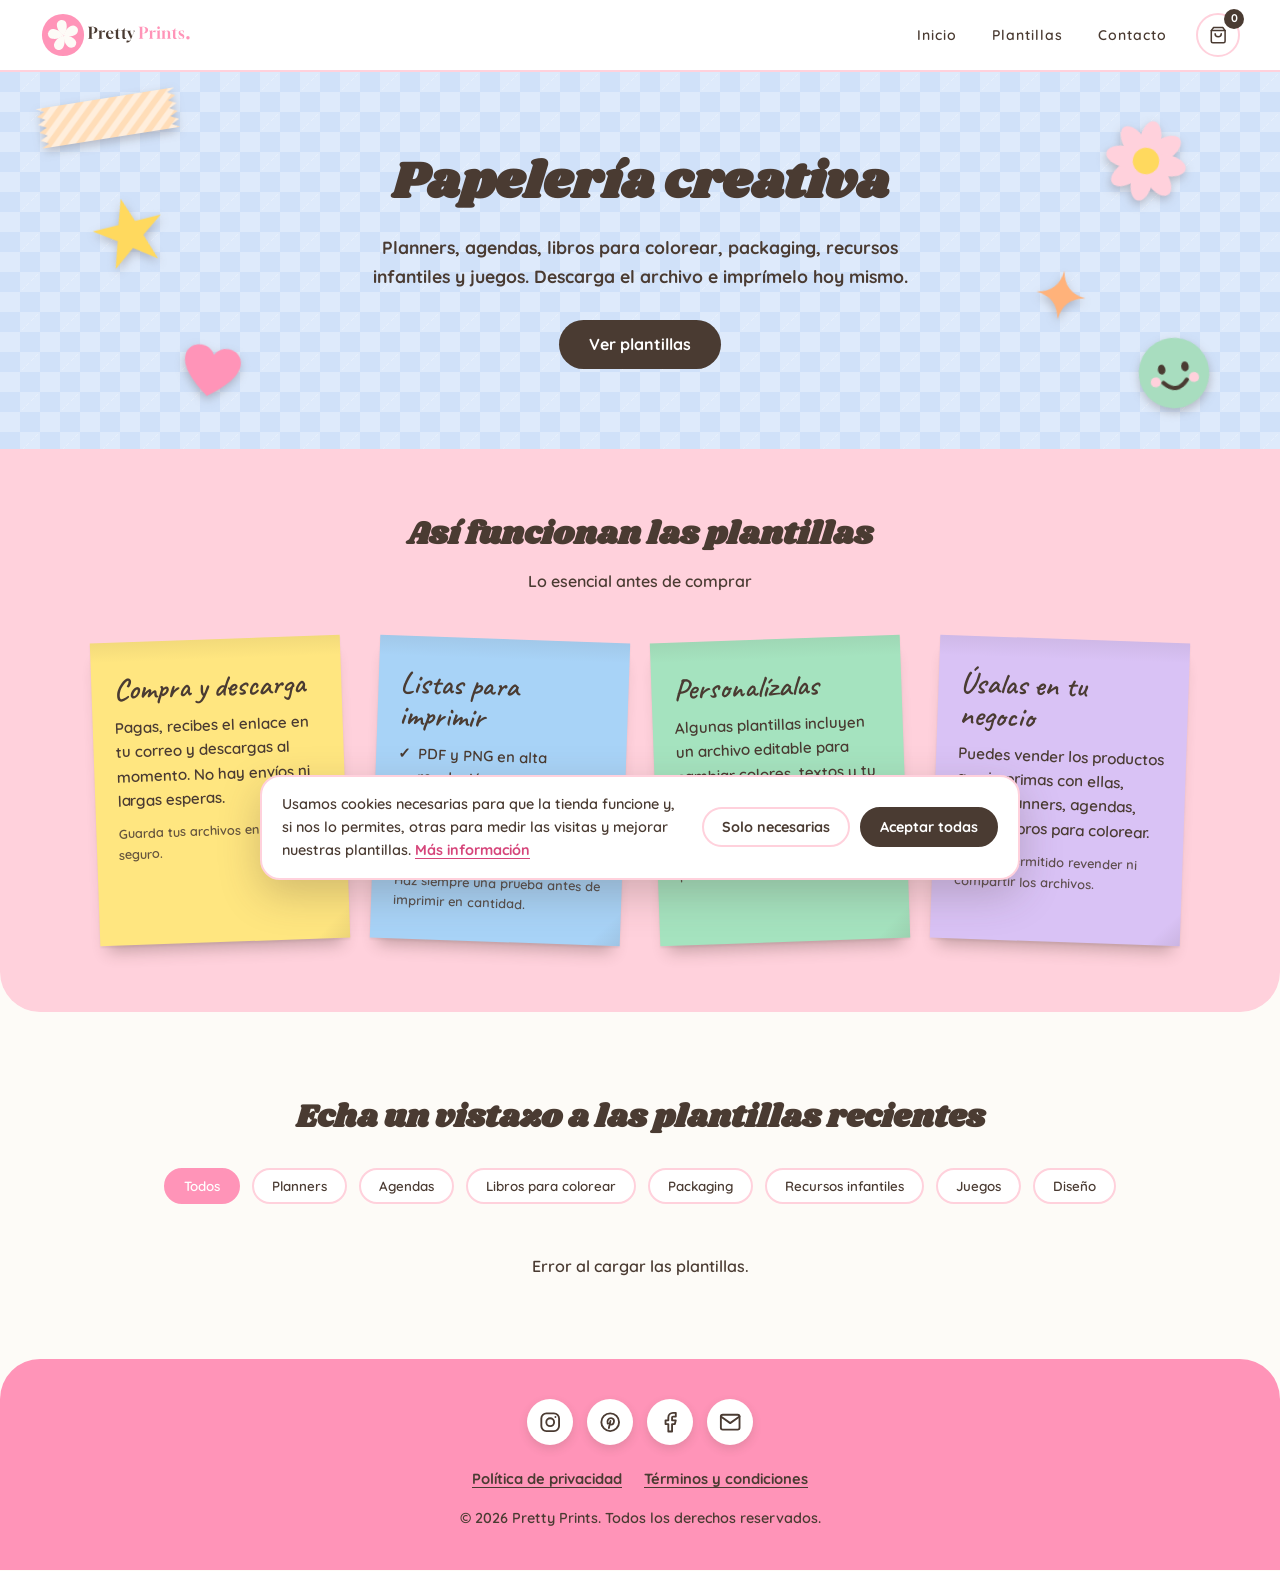
==== index.html @ ad83f58c "Mi tienda lista" ====
<!DOCTYPE html>
<html lang="es">
<head>
    <meta charset="UTF-8">
    <meta name="viewport" content="width=device-width, initial-scale=1.0">
    <title>Pretty Prints | Plantillas digitales</title>
    <meta name="description" content="Plantillas digitales listas para descargar e imprimir: planners, agendas, libros para colorear, packaging, recursos infantiles y juegos.">
    <link rel="canonical" href="https://prettyprintsdesigns.github.io/tienda/">
    <meta property="og:title" content="Pretty Prints | Plantillas digitales>
    <meta property="og:description" content="Planners, agendas, libros para colorear, packaging, recursos infantiles y juegos listos para descargar e imprimir.">
    <meta property="og:type" content="website">
    <meta property="og:url" content="https://prettyprintsdesigns.github.io/tienda/">
    <link rel="icon" type="image/svg+xml" href="data:image/svg+xml,%3Csvg%20xmlns=%22http://www.w3.org/2000/svg%22%20viewBox=%220%200%20240%20240%22%3E%3Ccircle%20cx=%22120%22%20cy=%22120%22%20r=%22110%22%20fill=%22%23FF94B8%22/%3E%3Cpath%20d=%22M0%2C0%20C46%2C-44%2082%2C-58%20128%2C-58%20A58%2C58%200%200%201%20128%2C58%20C82%2C58%2046%2C44%200%2C0%20Z%22%20transform=%22translate%28123.0%20122.4%29%20rotate%28-100%29%20scale%280.44%29%22%20fill=%22%23FDFBF7%22/%3E%3Cpath%20d=%22M0%2C0%20C46%2C-44%2082%2C-58%20128%2C-58%20A58%2C58%200%200%201%20128%2C58%20C82%2C58%2046%2C44%200%2C0%20Z%22%20transform=%22translate%28123.0%20122.4%29%20rotate%28-28%29%20scale%280.44%29%22%20fill=%22%23FDFBF7%22/%3E%3Cpath%20d=%22M0%2C0%20C46%2C-44%2082%2C-58%20128%2C-58%20A58%2C58%200%200%201%20128%2C58%20C82%2C58%2046%2C44%200%2C0%20Z%22%20transform=%22translate%28123.0%20122.4%29%20rotate%2844%29%20scale%280.44%29%22%20fill=%22%23FDFBF7%22/%3E%3Cpath%20d=%22M0%2C0%20C46%2C-44%2082%2C-58%20128%2C-58%20A58%2C58%200%200%201%20128%2C58%20C82%2C58%2046%2C44%200%2C0%20Z%22%20transform=%22translate%28123.0%20122.4%29%20rotate%28116%29%20scale%280.44%29%22%20fill=%22%23FDFBF7%22/%3E%3Cpath%20d=%22M0%2C0%20C46%2C-44%2082%2C-58%20128%2C-58%20A58%2C58%200%200%201%20128%2C58%20C82%2C58%2046%2C44%200%2C0%20Z%22%20transform=%22translate%28123.0%20122.4%29%20rotate%28188%29%20scale%280.44%29%22%20fill=%22%23FDFBF7%22/%3E%3C/svg%3E">

    <!-- Google Fonts: Quicksand (texto), Shrikhand (títulos), Caveat (notas). Los iconos son SVG incluidos en esta página, sin dependencias externas. -->
    <link href="https://fonts.googleapis.com/css2?family=Caveat:wght@600&family=Quicksand:wght@400;600;700&family=Shrikhand&display=swap" rel="stylesheet">

    <link rel="stylesheet" href="style.css">
</head>
<body>

    <!-- Iconos SVG -->
    <svg width="0" height="0" style="position:absolute" aria-hidden="true" focusable="false">
        <symbol id="i-instagram" viewBox="0 0 24 24"><rect x="2.5" y="2.5" width="19" height="19" rx="5.5"/><circle cx="12" cy="12" r="4.2"/><path d="M17.6 6.4h.01"/></symbol>
        <symbol id="i-pinterest" viewBox="0 0 24 24"><circle cx="12" cy="12" r="9.5"/><path d="M10.6 18.2 12.3 10.6"/><path d="M9.3 13.4C8.2 10.4 10.2 7.6 12.9 7.7c2.5.1 3.5 2 3.1 3.9-.4 2-1.8 3.2-3.3 3-.8-.1-1.4-.6-1.6-1.2"/></symbol>
        <symbol id="i-facebook" viewBox="0 0 24 24"><path d="M18 2h-3a5 5 0 0 0-5 5v3H7v4h3v8h4v-8h3l1-4h-4V7a1 1 0 0 1 1-1h3z"/></symbol>
        <symbol id="i-mail" viewBox="0 0 24 24"><path d="M4 4h16c1.1 0 2 .9 2 2v12c0 1.1-.9 2-2 2H4c-1.1 0-2-.9-2-2V6c0-1.1.9-2 2-2z"/><path d="m22 6-10 7L2 6"/></symbol>
        <symbol id="i-bag" viewBox="0 0 24 24"><path d="M6 2 3 6v14a2 2 0 0 0 2 2h14a2 2 0 0 0 2-2V6l-3-4z"/><path d="M3 6h18"/><path d="M16 10a4 4 0 0 1-8 0"/></symbol>
        <symbol id="i-chevron-left" viewBox="0 0 24 24"><path d="m15 18-6-6 6-6"/></symbol>
        <symbol id="i-chevron-right" viewBox="0 0 24 24"><path d="m9 18 6-6-6-6"/></symbol>
        <symbol id="i-close" viewBox="0 0 24 24"><path d="M18 6 6 18M6 6l12 12"/></symbol>
        <symbol id="i-user" viewBox="0 0 24 24"><path d="M20 21v-2a4 4 0 0 0-4-4H8a4 4 0 0 0-4 4v2"/><circle cx="12" cy="7" r="4"/></symbol>
    </svg>

    <!-- Header / Navbar -->
    <header id="inicio">
        <a class="brand" href="#inicio" aria-label="Pretty Prints, ir al inicio">
            <svg class="brand-logo" width="151" height="46" viewBox="0 0 790 240" role="img" aria-label="Pretty Prints" focusable="false">
                <circle cx="120" cy="120" r="110" fill="#FF94B8"/>
                <path d="M0,0 C46,-44 82,-58 128,-58 A58,58 0 0 1 128,58 C82,58 46,44 0,0 Z" transform="translate(123.0 122.4) rotate(-100) scale(0.44)" fill="#FDFBF7"/>
                <path d="M0,0 C46,-44 82,-58 128,-58 A58,58 0 0 1 128,58 C82,58 46,44 0,0 Z" transform="translate(123.0 122.4) rotate(-28) scale(0.44)" fill="#FDFBF7"/>
                <path d="M0,0 C46,-44 82,-58 128,-58 A58,58 0 0 1 128,58 C82,58 46,44 0,0 Z" transform="translate(123.0 122.4) rotate(44) scale(0.44)" fill="#FDFBF7"/>
                <path d="M0,0 C46,-44 82,-58 128,-58 A58,58 0 0 1 128,58 C82,58 46,44 0,0 Z" transform="translate(123.0 122.4) rotate(116) scale(0.44)" fill="#FDFBF7"/>
                <path d="M0,0 C46,-44 82,-58 128,-58 A58,58 0 0 1 128,58 C82,58 46,44 0,0 Z" transform="translate(123.0 122.4) rotate(188) scale(0.44)" fill="#FDFBF7"/>
                <g transform="translate(0 22)">
                    <path d="M250.0 118.0V117.16Q253.024 117.16 254.872 115.312Q256.72 113.464 256.72 110.44V62.559999999999995Q256.72 59.535999999999994 254.872 57.687999999999995Q253.024 55.839999999999996 250.0 55.839999999999996V54.99999999999999H278.056Q284.524 55.083999999999996 289.35400000000004 57.226Q294.184 59.367999999999995 296.914 63.147999999999996Q299.644 66.928 299.644 72.05199999999999Q299.644 77.17599999999999 296.914 80.99799999999999Q294.184 84.82 289.18600000000004 86.96199999999999Q284.188 89.104 277.384 89.104H269.656V110.44Q269.656 113.464 271.504 115.312Q273.352 117.16 276.376 117.16H276.544V118.0ZM269.656 88.012H274.612Q278.224 88.012 280.87 85.95400000000001Q283.516 83.896 284.986 80.28399999999999Q286.456 76.672 286.456 72.05199999999999Q286.456 67.43199999999999 284.986 63.81999999999999Q283.516 60.208 280.828 58.15Q278.14 56.092 274.528 56.092H269.656ZM302.576 118.0V117.16H302.66Q305.684 117.16 307.53200000000004 115.312Q309.38 113.464 309.38 110.44V82.888Q309.38 79.696 308.078 77.932Q306.776 76.168 302.576 76.168V75.328H310.892Q315.344 75.328 317.61199999999997 74.446Q319.88 73.564 320.80400000000003 72.136H321.224L321.308 85.912Q322.4 83.392 324.12199999999996 80.62Q325.844 77.848 328.49 75.958Q331.136 74.068 334.832 74.068Q336.092 74.068 337.52 74.32Q338.948 74.572 340.544 75.244L337.26800000000003 85.072Q334.244 83.392 332.01800000000003 82.72Q329.79200000000003 82.048 328.112 82.048Q325.25600000000003 82.048 323.87 83.812Q322.484 85.576 321.476 88.012V110.44Q321.476 113.464 323.324 115.312Q325.172 117.16 328.196 117.16H328.28000000000003V118.0ZM363.72 119.008Q357.92400000000004 119.008 353.43000000000006 116.15199999999999Q348.93600000000004 113.29599999999999 346.41600000000005 108.214Q343.896 103.132 343.896 96.58Q343.896 89.86 346.668 84.82Q349.44 79.78 354.27 76.966Q359.1 74.15199999999999 365.232 74.15199999999999Q370.35600000000005 74.15199999999999 374.346 76.16799999999999Q378.336 78.184 380.73 81.838Q383.124 85.49199999999999 383.46000000000004 90.28L383.54400000000004 91.53999999999999H355.32000000000005V91.96Q355.32000000000005 100.864 359.26800000000003 106.19800000000001Q363.216 111.532 369.85200000000003 111.532Q373.884 111.532 377.538 109.55799999999999Q381.192 107.584 383.46000000000004 104.224L384.216 104.476Q382.788 108.76 379.764 112.036Q376.74 115.312 372.624 117.16Q368.50800000000004 119.008 363.72 119.008ZM355.404 90.28H372.456Q372.456 83.644 370.314 79.528Q368.172 75.412 364.30800000000005 75.412Q360.612 75.412 358.17600000000004 79.444Q355.74 83.476 355.404 90.28ZM405.46000000000004 119.176Q401.09200000000004 119.176 398.32000000000005 116.404Q395.548 113.632 395.548 109.18V76.84H388.408V75.74799999999999Q394.204 75.328 398.78200000000004 72.05199999999999Q403.36 68.776 406.3 63.232H407.644V75.328H418.81600000000003L417.97600000000006 76.84H407.644V107.332Q407.644 114.05199999999999 412.18 114.05199999999999Q413.692 114.05199999999999 415.66600000000005 113.12799999999999Q417.64000000000004 112.204 419.40400000000005 110.692V111.532Q416.632 115.06 412.852 117.118Q409.072 119.176 405.46000000000004 119.176ZM439.72400000000005 119.176Q435.35600000000005 119.176 432.58400000000006 116.404Q429.812 113.632 429.812 109.18V76.84H422.672V75.74799999999999Q428.468 75.328 433.04600000000005 72.05199999999999Q437.624 68.776 440.564 63.232H441.908V75.328H453.08000000000004L452.24000000000007 76.84H441.908V107.332Q441.908 114.05199999999999 446.444 114.05199999999999Q447.956 114.05199999999999 449.93000000000006 113.12799999999999Q451.90400000000005 112.204 453.66800000000006 110.692V111.532Q450.896 115.06 447.116 117.118Q443.336 119.176 439.72400000000005 119.176ZM456.76800000000003 136.816Q453.32400000000007 136.816 450.13200000000006 135.472L453.4080000000001 125.644Q455.50800000000004 126.484 457.98600000000005 127.072Q460.46400000000006 127.66 462.98400000000004 127.66Q466.17600000000004 127.66 468.99 126.358Q471.80400000000003 125.056 473.232 121.528L474.15600000000006 119.26L457.52400000000006 80.70400000000001Q456.684 78.68799999999999 455.298 77.47Q453.91200000000003 76.252 451.47600000000006 76.168V75.328H475.75200000000007V76.168Q473.48400000000004 76.41999999999999 472.2660000000001 77.764Q471.04800000000006 79.108 471.04800000000006 81.208Q471.04800000000006 83.056 471.88800000000003 84.988L480.37200000000007 104.896L488.85600000000005 84.988Q489.696 83.056 489.696 81.208Q489.696 79.108 488.47800000000007 77.764Q487.26000000000005 76.41999999999999 484.9080000000001 76.168V75.328H496.50000000000006V76.168Q494.56800000000004 76.588 493.22400000000005 78.646Q491.88000000000005 80.70400000000001 490.36800000000005 84.232L473.232 124.048Q470.54400000000004 130.264 466.26000000000005 133.54000000000002Q461.97600000000006 136.816 456.76800000000003 136.816Z" fill="#4A3B32"/>
                    <path d="M514.224 118.0V117.16Q517.248 117.16 519.096 115.312Q520.9440000000001 113.464 520.9440000000001 110.44V62.559999999999995Q520.9440000000001 59.535999999999994 519.096 57.687999999999995Q517.248 55.839999999999996 514.224 55.839999999999996V54.99999999999999H542.2800000000001Q548.748 55.083999999999996 553.578 57.226Q558.408 59.367999999999995 561.138 63.147999999999996Q563.868 66.928 563.868 72.05199999999999Q563.868 77.17599999999999 561.138 80.99799999999999Q558.408 84.82 553.4100000000001 86.96199999999999Q548.412 89.104 541.6080000000001 89.104H533.88V110.44Q533.88 113.464 535.7280000000001 115.312Q537.576 117.16 540.6 117.16H540.768V118.0ZM533.88 88.012H538.836Q542.4480000000001 88.012 545.094 85.95400000000001Q547.74 83.896 549.21 80.28399999999999Q550.6800000000001 76.672 550.6800000000001 72.05199999999999Q550.6800000000001 67.43199999999999 549.21 63.81999999999999Q547.74 60.208 545.052 58.15Q542.364 56.092 538.7520000000001 56.092H533.88ZM566.8000000000001 118.0V117.16H566.884Q569.908 117.16 571.7560000000001 115.312Q573.604 113.464 573.604 110.44V82.888Q573.604 79.696 572.302 77.932Q571.0 76.168 566.8000000000001 76.168V75.328H575.1160000000001Q579.5680000000001 75.328 581.836 74.446Q584.104 73.564 585.028 72.136H585.4480000000001L585.532 85.912Q586.624 83.392 588.346 80.62Q590.0680000000001 77.848 592.714 75.958Q595.36 74.068 599.056 74.068Q600.316 74.068 601.744 74.32Q603.172 74.572 604.768 75.244L601.4920000000001 85.072Q598.4680000000001 83.392 596.2420000000001 82.72Q594.0160000000001 82.048 592.336 82.048Q589.48 82.048 588.094 83.812Q586.7080000000001 85.576 585.7 88.012V110.44Q585.7 113.464 587.548 115.312Q589.3960000000001 117.16 592.4200000000001 117.16H592.504V118.0ZM605.936 118.0V117.16H606.0200000000001Q609.0440000000001 117.16 610.892 115.312Q612.7400000000001 113.464 612.7400000000001 110.44V82.888Q612.7400000000001 79.696 611.4380000000001 77.932Q610.1360000000001 76.168 605.936 76.168V75.328H614.504Q618.7880000000001 75.328 621.056 74.404Q623.1560000000001 73.47999999999999 623.9960000000001 72.136H624.836V110.44Q624.836 113.464 626.684 115.312Q628.532 117.16 631.556 117.16H631.6400000000001V118.0ZM618.7040000000001 66.844Q615.6800000000001 66.844 613.706 64.86999999999999Q611.732 62.895999999999994 611.732 59.872Q611.732 56.848 613.706 54.873999999999995Q615.6800000000001 52.89999999999999 618.7040000000001 52.89999999999999Q621.644 52.89999999999999 623.6179999999999 54.916Q625.592 56.931999999999995 625.592 59.872Q625.592 62.812 623.6179999999999 64.828Q621.644 66.844 618.7040000000001 66.844ZM631.8000000000001 118.0V117.16H631.884Q634.908 117.16 636.7560000000001 115.312Q638.604 113.464 638.604 110.44V82.888Q638.604 79.696 637.302 77.932Q636.0 76.168 631.8000000000001 76.168V75.328H640.1160000000001Q644.4000000000001 75.328 646.668 74.404Q648.768 73.47999999999999 649.6080000000001 72.136H650.4480000000001L650.532 83.896Q652.716 79.52799999999999 657.168 76.83999999999999Q661.62 74.15199999999999 666.576 74.15199999999999Q672.2040000000001 74.15199999999999 675.606 77.84799999999998Q679.008 81.544 679.008 87.592V110.44Q679.008 113.464 680.856 115.312Q682.7040000000001 117.16 685.7280000000001 117.16H685.812V118.0H660.192V117.16H660.2760000000001Q663.3000000000001 117.16 665.1480000000001 115.312Q666.9960000000001 113.464 666.9960000000001 110.44V86.752Q666.9960000000001 82.55199999999999 665.3580000000001 80.032Q663.72 77.512 661.032 77.512Q658.428 77.512 655.614 79.738Q652.8000000000001 81.964 650.7 85.744V110.44Q650.7 113.464 652.548 115.312Q654.3960000000001 117.16 657.4200000000001 117.16H657.504V118.0ZM703.948 119.176Q699.58 119.176 696.808 116.404Q694.0360000000001 113.632 694.0360000000001 109.18V76.84H686.8960000000001V75.74799999999999Q692.692 75.328 697.27 72.05199999999999Q701.8480000000001 68.776 704.788 63.232H706.1320000000001V75.328H717.3040000000001L716.464 76.84H706.1320000000001V107.332Q706.1320000000001 114.05199999999999 710.668 114.05199999999999Q712.1800000000001 114.05199999999999 714.154 113.12799999999999Q716.128 112.204 717.892 110.692V111.532Q715.12 115.06 711.34 117.118Q707.5600000000001 119.176 703.948 119.176ZM737.12 119.176Q734.936 119.176 733.844 119.00800000000001Q732.7520000000001 118.84 731.7860000000001 118.588Q730.82 118.336 729.224 118.168Q727.628 118.0 724.3520000000001 118.0L722.336 102.208H723.428Q724.772 110.104 728.4680000000001 114.094Q732.164 118.084 736.532 118.084Q740.816 118.084 743.042 116.32Q745.268 114.556 745.268 111.532Q745.268 109.6 744.302 108.13Q743.336 106.66 740.984 105.106Q738.6320000000001 103.55199999999999 734.6 101.368L732.164 100.024Q727.544 97.42 725.318 93.934Q723.092 90.448 723.092 86.416Q723.092 80.70400000000001 727.25 77.428Q731.408 74.15199999999999 738.38 74.15199999999999Q740.144 74.15199999999999 741.2360000000001 74.32Q742.3280000000001 74.488 743.336 74.74Q744.344 74.99199999999999 745.856 75.16Q747.368 75.328 749.888 75.328L751.0640000000001 88.852H750.056Q749.552 84.904 747.83 81.838Q746.1080000000001 78.77199999999999 743.7560000000001 77.05Q741.404 75.328 738.9680000000001 75.328Q735.7760000000001 75.328 733.8860000000001 77.008Q731.9960000000001 78.68799999999999 731.9960000000001 81.71199999999999Q731.9960000000001 83.97999999999999 733.4660000000001 85.86999999999999Q734.936 87.75999999999999 739.1360000000001 89.944L741.6560000000001 91.204Q747.5360000000001 94.228 750.224 97.50399999999999Q752.912 100.78 752.912 105.904Q752.912 119.008 737.12 119.176Z" fill="#FF94B8"/>
                    <circle cx="771.928" cy="112" r="9" fill="#FF94B8"/>
                </g>
            </svg>
        </a>
        <div class="header-right">
            <nav aria-label="Principal">
                <a href="#inicio">Inicio</a>
                <a href="#plantillas">Plantillas</a>
                <a href="#contacto">Contacto</a>
            </nav>
            <div class="header-actions">
                <button class="icon-btn" type="button" id="cart-btn" aria-label="Abrir bolsa de compras"><svg class="icon" aria-hidden="true"><use href="#i-bag"/></svg><span class="cart-count" id="cart-count">0</span></button>
            </div>
        </div>
    </header>

    <!-- Hero -->
    <section class="hero">
        <!-- Stickers decorativos -->
        <div class="hero-stickers" aria-hidden="true">
            <span class="sticker s-tape"><svg viewBox="0 0 140 44" focusable="false"><defs><pattern id="washi" width="12" height="12" patternUnits="userSpaceOnUse" patternTransform="rotate(45)"><rect width="6" height="12" fill="#fff" opacity="0.5"/></pattern></defs><path d="M0 2 8 6 0 10 8 14 0 18 8 22 0 26 8 30 0 34 8 38 0 42H140L132 38 140 34 132 30 140 26 132 22 140 18 132 14 140 10 132 6 140 2Z" fill="#FFDDB8"/><path d="M0 2 8 6 0 10 8 14 0 18 8 22 0 26 8 30 0 34 8 38 0 42H140L132 38 140 34 132 30 140 26 132 22 140 18 132 14 140 10 132 6 140 2Z" fill="url(#washi)"/></svg></span>
            <span class="sticker s-star"><svg viewBox="0 0 100 100" focusable="false"><path class="sk" d="M50 6 61 38 95 38 67 58 78 92 50 71 22 92 33 58 5 38 39 38Z" fill="#FFD95E"/></svg></span>
            <span class="sticker s-heart"><svg viewBox="0 0 100 100" focusable="false"><path class="sk" d="M50 88C20 66 6 48 6 32 6 18 17 10 29 10 38 10 46 15 50 23 54 15 62 10 71 10 83 10 94 18 94 32 94 48 80 66 50 88Z" fill="#FF94B8"/></svg></span>
            <span class="sticker s-daisy"><svg viewBox="0 0 100 100" focusable="false"><g transform="translate(50 50)" fill="#FFD1DC"><ellipse class="sk" cx="0" cy="-24" rx="12" ry="22"/><ellipse class="sk" cx="0" cy="-24" rx="12" ry="22" transform="rotate(45)"/><ellipse class="sk" cx="0" cy="-24" rx="12" ry="22" transform="rotate(90)"/><ellipse class="sk" cx="0" cy="-24" rx="12" ry="22" transform="rotate(135)"/><ellipse class="sk" cx="0" cy="-24" rx="12" ry="22" transform="rotate(180)"/><ellipse class="sk" cx="0" cy="-24" rx="12" ry="22" transform="rotate(225)"/><ellipse class="sk" cx="0" cy="-24" rx="12" ry="22" transform="rotate(270)"/><ellipse class="sk" cx="0" cy="-24" rx="12" ry="22" transform="rotate(315)"/><circle r="15" fill="#FFD95E"/></g></svg></span>
            <span class="sticker s-sparkle"><svg viewBox="0 0 100 100" focusable="false"><path class="sk" d="M50 4C54 32 68 46 96 50 68 54 54 68 50 96 46 68 32 54 4 50 32 46 46 32 50 4Z" fill="#FFB27A"/></svg></span>
            <span class="sticker s-smile"><svg viewBox="0 0 100 100" focusable="false"><circle class="sk" cx="50" cy="50" r="42" fill="#A8DDBF"/><ellipse cx="36" cy="44" rx="4.5" ry="6" fill="#4A3B32"/><ellipse cx="64" cy="44" rx="4.5" ry="6" fill="#4A3B32"/><circle cx="27" cy="58" r="6" fill="#FFD1DC"/><circle cx="73" cy="58" r="6" fill="#FFD1DC"/><path d="M36 60Q50 76 64 60" fill="none" stroke="#4A3B32" stroke-width="5" stroke-linecap="round"/></svg></span>
        </div>
        <h1>Papelería creativa</h1>
        <p>Planners, agendas, libros para colorear, packaging, recursos infantiles y juegos. Descarga el archivo e imprímelo hoy mismo.</p>
        <a class="hero-cta" href="#plantillas">Ver plantillas</a>
    </section>

    <!-- Notas adhesivas informativas -->
    <section class="showcase">
        <h2>Así funcionan las plantillas</h2>
        <p class="showcase-lead">Lo esencial antes de comprar</p>
        <div class="notes-container">
            <article class="note note--yellow">
                <h3>Compra y descarga</h3>
                <p>Pagas, recibes el enlace en tu correo y descargas al momento. No hay envíos ni largas esperas.</p>
                <small>Guarda tus archivos en un lugar seguro.</small>
            </article>
            <article class="note note--blue">
                <h3>Listas para imprimir</h3>
                <ul>
                    <li>PDF y PNG en alta resolución</li>
                    <li>Con sangrado y marcas de corte</li>
                    <li>Tamaños carta y A4</li>
                </ul>
                <small>Haz siempre una prueba antes de imprimir en cantidad.</small>
            </article>
            <article class="note note--mint">
                <h3>Personalízalas</h3>
                <p>Algunas plantillas incluyen un archivo editable para cambiar colores, textos y tu logo.</p>
                <small>Busca la etiqueta «Personalizable» en cada producto.</small>
            </article>
            <article class="note note--lilac">
                <h3>Úsalas en tu negocio</h3>
                <p>Puedes vender los productos que imprimas con ellas, como planners, agendas, cajas o libros para colorear.</p>
                <small>No está permitido revender ni compartir los archivos.</small>
            </article>
        </div>
    </section>

    <!-- Plantillas y filtros -->
    <section class="projects" id="plantillas">
        <h2>Echa un vistazo a las plantillas recientes</h2>

        <div class="filter-container" role="group" aria-label="Filtrar plantillas por categoría">
            <button class="filter-btn active" type="button" data-filter="todos" aria-pressed="true">Todos</button>
            <button class="filter-btn" type="button" data-filter="planners" aria-pressed="false">Planners</button>
            <button class="filter-btn" type="button" data-filter="agendas" aria-pressed="false">Agendas</button>
            <button class="filter-btn" type="button" data-filter="libros" aria-pressed="false">Libros para colorear</button>
            <button class="filter-btn" type="button" data-filter="cajas" aria-pressed="false">Packaging</button>
            <button class="filter-btn" type="button" data-filter="infantil" aria-pressed="false">Recursos infantiles</button>
            <button class="filter-btn" type="button" data-filter="juegos" aria-pressed="false">Juegos</button>
            <button class="filter-btn" type="button" data-filter="diseno" aria-pressed="false">Diseño</button>
        </div>

        <!-- El contenedor donde se cargarán dinámicamente los productos desde productos.json -->
        <div class="project-grid" id="product-grid"></div>
        <p class="empty-msg" id="empty-msg" hidden>Pronto tendremos plantillas en esta categoría.</p>
    </section>

    <!-- Footer -->
    <footer id="contacto">
        <div class="socials">
            <a href="#" aria-label="Instagram"><svg class="icon" aria-hidden="true"><use href="#i-instagram"/></svg></a>
            <a href="#" aria-label="Pinterest"><svg class="icon" aria-hidden="true"><use href="#i-pinterest"/></svg></a>
            <a href="#" aria-label="Facebook"><svg class="icon" aria-hidden="true"><use href="#i-facebook"/></svg></a>
            <a href="#" aria-label="Correo"><svg class="icon" aria-hidden="true"><use href="#i-mail"/></svg></a>
        </div>
        <nav class="legal-links" aria-label="Información legal">
            <a class="legal-link" href="privacidad.html">Política de privacidad</a>
            <a class="legal-link" href="terminos.html">Términos y condiciones</a>
        </nav>
        <p>&copy; 2026 Pretty Prints. Todos los derechos reservados.</p>
    </footer>

    <!-- Aviso de cookies -->
    <div class="cookie-banner" id="cookie-banner" role="region" aria-label="Aviso de cookies" hidden>
        <p>Usamos cookies necesarias para que la tienda funcione y, si nos lo permites, otras para medir las visitas y mejorar nuestras plantillas. <button class="legal-link" type="button" data-open="legal-cookies">Más información</button></p>
        <div class="cookie-actions">
            <button class="btn-ghost" type="button" id="cookie-necessary">Solo necesarias</button>
            <button class="btn-solid" type="button" id="cookie-all">Aceptar todas</button>
        </div>
    </div>

    <!-- Textos legales -->
    <dialog class="legal" id="legal-cookies" aria-labelledby="t-cookies">
        <div class="legal-head">
            <h2 id="t-cookies">Política de cookies</h2>
            <button class="legal-close" type="button" data-close aria-label="Cerrar"><svg class="icon" aria-hidden="true"><use href="#i-close"/></svg></button>
        </div>
        <div class="legal-body">
            <p class="updated">Última actualización: octubre de 2026</p>

            <h3>1. Qué son las cookies</h3>
            <p>Son pequeños archivos que un sitio web guarda en tu dispositivo para recordar información. También usamos tecnologías parecidas, como el almacenamiento local del navegador.</p>

            <h3>2. Qué tipos usamos</h3>
            <ul>
                <li><strong>Necesarias (siempre activas):</strong> permiten que la tienda funcione, por ejemplo recordar tu bolsa de compras y tu elección sobre cookies.</li>
                <li><strong>De preferencias:</strong> recuerdan ajustes como el idioma o la moneda.</li>
                <li><strong>Analíticas:</strong> nos dicen qué plantillas se visitan más y cómo se usa la web. Solo se activan si las aceptas.</li>
                <li><strong>De marketing:</strong> píxeles de redes sociales como Pinterest o Instagram, para medir campañas. Solo se activan si las aceptas.</li>
            </ul>

            <h3>3. Servicios externos</h3>
            <p>Esta web carga sus tipografías (Google Fonts) desde servidores de terceros, que pueden recibir tu dirección IP al cargarlas.</p>

            <h3>4. Cómo cambiar tu elección</h3>
            <p>Puedes aceptar todas las cookies o solo las necesarias en el aviso que aparece al entrar a la web.</p>
        </div>
    </dialog>

    <!-- ================= Bolsa de compras (panel lateral) ================= -->
    <div class="cart-overlay" id="cart-overlay"></div>
    <aside class="cart-drawer" id="cart-drawer" role="dialog" aria-modal="true" aria-labelledby="cart-title" aria-hidden="true">
        <div class="cart-head">
            <h2 id="cart-title">Tu bolsa de compras (<span id="cart-count-label">0</span>)</h2>
            <button class="legal-close" type="button" id="cart-close" aria-label="Cerrar bolsa"><svg class="icon" aria-hidden="true"><use href="#i-close"/></svg></button>
        </div>

        <div class="cart-body">
            <!-- Paso 1 y 2: bolsa + datos del cliente -->
            <section class="cart-view" id="view-cart">
                <div id="cart-items"></div>

                <div class="cart-box" id="checkout-box" hidden>
                    <h3>Datos del pedido</h3>
                    <form id="order-form" novalidate>
                        <div class="field">
                            <label for="client-name">Nombre o identificador *</label>
                            <input type="text" id="client-name" autocomplete="name" aria-describedby="client-name-error" required>
                            <span class="field-error" id="client-name-error"></span>
                        </div>
                        <div class="field">
                            <label for="client-email">Correo electrónico *</label>
                            <input type="email" id="client-email" autocomplete="email" aria-describedby="client-email-hint client-email-error" required>
                            <span class="field-hint" id="client-email-hint">Aquí recibirás los archivos.</span>
                            <span class="field-error" id="client-email-error"></span>
                        </div>
                    </form>
                </div>
            </section>

            <!-- Paso 4: instrucciones y reporte de pago -->
            <section class="cart-view" id="view-pay" hidden>
                <h3>Datos para el pago</h3>
                <p>Haz la transferencia desde Transfermóvil con el monto exacto y guarda el número de transacción que te llega por SMS.</p>
                <dl class="pay-data">
                    <div><dt>Monto exacto</dt><dd class="pay-amount" id="pay-amount"></dd></div>
                    <div><dt>Cuenta o tarjeta</dt><dd id="pay-account"></dd></div>
                    <div><dt>Teléfono</dt><dd id="pay-phone"></dd></div>
                </dl>
                <ul class="pay-list" id="pay-items"></ul>
                <p>Tus datos y tu bolsa quedan guardados en este navegador. Puedes cerrar esta ventana y volver cuando termines la transferencia.</p>
                <form id="pay-form" novalidate>
                    <div class="field">
                        <label for="op-number">Número de transacción (SMS de Transfermóvil) *</label>
                        <input type="text" id="op-number" autocomplete="off" aria-describedby="op-number-error" required>
                        <span class="field-error" id="op-number-error"></span>
                    </div>
                </form>
                <button class="btn-ghost" type="button" id="btn-edit">Editar mi bolsa</button>
            </section>

            <!-- Reporte listo: envío del comprobante -->
            <section class="cart-view" id="view-sent" hidden>
                <h3>Tu reporte está listo</h3>
                <p>Pulsa «Enviar comprobante por correo» para abrir tu correo con el mensaje ya preparado para <strong id="sent-to"></strong>. Si no se abre, copia los datos y envíalos tú mismo.</p>
                <label class="sr-only" for="mail-preview">Mensaje del comprobante</label>
                <textarea class="mail-preview" id="mail-preview" rows="10" readonly></textarea>
                <div class="cart-actions-row">
                    <button class="btn-ghost" type="button" id="btn-copy">Copiar mensaje</button>
                    <button class="btn-ghost" type="button" id="btn-new">Empezar un pedido nuevo</button>
                </div>
                <p class="field-hint" id="copy-status" role="status" aria-live="polite"></p>
            </section>
        </div>

        <div class="cart-foot">
            <div class="cart-total"><span>Total a pagar</span><strong id="cart-total">$0.00 CUP</strong></div>
            <button class="btn-solid cart-cta" type="submit" form="order-form" id="btn-continue" hidden>Continuar para pagar</button>
            <button class="btn-solid cart-cta" type="submit" form="pay-form" id="btn-confirm" hidden>Confirmar y enviar reporte</button>
            <a class="btn-solid cart-cta" id="btn-mail" href="#" hidden>Enviar comprobante por correo</a>
        </div>
    </aside>
    <span class="sr-only" id="cart-live" role="status" aria-live="polite"></span>

    <!-- ================= Scripts principales ================= -->
    <script src="script.js"></script>

</body>
</html>
---- style.css ----
:root {
    --bg-cream: #FDFBF7;
    --pink-light: #FFD1DC;
    --pink-dark: #FF94B8;
    --blue-soft: #D0E1F9;
    --brown-text: #4A3B32;
    --white: #FFFFFF;

    /* Colores de las notas adhesivas */
    --note-yellow: #FFE680;
    --note-blue: #A8D3F7;
    --note-mint: #A5E3BF;
    --note-lilac: #D9C2F5;
}

* {
    box-sizing: border-box;
    margin: 0;
    padding: 0;
}

html {
    scroll-behavior: smooth;
    scroll-padding-top: 90px;
}

body {
    font-family: 'Quicksand', sans-serif;
    background-color: var(--bg-cream);
    color: var(--brown-text);
    line-height: 1.6;
}

a {
    text-decoration: none;
    color: inherit;
}

button {
    font-family: inherit;
    color: inherit;
}

/* Foco visible para quien navega con teclado */
:focus-visible {
    outline: 3px solid var(--brown-text);
    outline-offset: 3px;
}

/* ---------- Header / Navbar ---------- */
header {
    display: flex;
    justify-content: space-between;
    align-items: center;
    gap: 20px;
    padding: 12px 40px;
    background-color: var(--white);
    border-bottom: 2px solid var(--pink-light);
    font-weight: 600;
    font-size: 14px;
    letter-spacing: 1px;
    position: sticky;
    top: 0;
    z-index: 1000;
}

.brand {
    display: flex;
    align-items: center;
    gap: 12px;
}

/* Regla optimizada para corregir el tamaño y alineación del logo en el encabezado */
.brand-logo {
    height: 46px;
    width: auto;
    aspect-ratio: 790 / 240;
    display: block;
    flex: none;
}

/* Iconos SVG (sustituyen a Font Awesome) */
.icon {
    width: 1em;
    height: 1em;
    flex: none;
    fill: none;
    stroke: currentColor;
    stroke-width: 2;
    stroke-linecap: round;
    stroke-linejoin: round;
    vertical-align: -0.125em;
}

header nav a {
    margin: 0 15px;
    transition: color 0.3s;
}

header nav a:hover {
    color: var(--pink-dark);
}

/* ---------- Hero ---------- */
.hero {
    background-color: var(--blue-soft);
    background-image:
        linear-gradient(45deg, rgba(255,255,255,0.3) 25%, transparent 25%),
        linear-gradient(-45deg, rgba(255,255,255,0.3) 25%, transparent 25%),
        linear-gradient(45deg, transparent 75%, rgba(255,255,255,0.3) 75%),
        linear-gradient(-45deg, transparent 75%, rgba(255,255,255,0.3) 75%);
    background-size: 40px 40px;
    background-position: 0 0, 0 20px, 20px -20px, -20px 0px;
    text-align: center;
    padding: 80px 20px;
    position: relative;
}

.hero h1 {
    font-family: 'Shrikhand', cursive;
    font-size: clamp(2rem, 4vw, 3.5rem);
    color: var(--brown-text);
    max-width: 720px;
    margin: 0 auto 20px auto;
    line-height: 1.2;
}

.hero p {
    font-size: 1.1rem;
    font-weight: 700;
    max-width: 560px;
    margin: 0 auto 30px auto;
}

.hero-cta {
    display: inline-block;
    background: var(--brown-text);
    color: var(--white);
    padding: 12px 30px;
    border-radius: 30px;
    font-weight: 700;
    transition: transform 0.3s ease, background 0.3s ease;
}

.hero-cta:hover {
    background: #624F42;
    transform: translateY(-2px);
}

/* ---------- Notas adhesivas ---------- */
.showcase {
    background-color: var(--pink-light);
    padding: 60px 20px 70px;
    text-align: center;
    border-bottom-left-radius: 40px;
    border-bottom-right-radius: 40px;
}

.showcase h2 {
    font-family: 'Shrikhand', cursive;
    font-size: 2rem;
    margin-bottom: 8px;
}

.showcase-lead {
    font-weight: 600;
}

.notes-container {
    display: flex;
    justify-content: center;
    gap: 30px;
    flex-wrap: wrap;
    margin: 45px auto 0;
    max-width: 1120px;
}

.note {
    --tilt: -2deg;
    position: relative;
    width: 250px;
    padding: 32px 22px 28px;
    text-align: left;
    background: var(--note-bg, var(--note-yellow));
    box-shadow:
        0 2px 2px rgba(74, 59, 50, 0.08),
        0 14px 16px -8px rgba(74, 59, 50, 0.32);
    transform: rotate(var(--tilt));
    transition: transform 0.3s ease, box-shadow 0.3s ease;
}

/* Franja de pegamento arriba, como un post-it real */
.note::before {
    content: "";
    position: absolute;
    inset: 0 0 auto 0;
    height: 20px;
    background: linear-gradient(rgba(74, 59, 50, 0.07), transparent);
}

/* Esquina inferior con sombra suave */
.note::after {
    content: "";
    position: absolute;
    right: 0;
    bottom: 0;
    width: 34px;
    height: 34px;
    background: linear-gradient(135deg, transparent 50%, rgba(74, 59, 50, 0.1) 100%);
}

.note:nth-child(even) {
    --tilt: 2deg;
}

.note:hover {
    transform: scale(1.03) rotate(0deg);
    box-shadow:
        0 2px 2px rgba(74, 59, 50, 0.08),
        0 20px 22px -10px rgba(74, 59, 50, 0.36);
}

.note--yellow { --note-bg: var(--note-yellow); }
.note--blue   { --note-bg: var(--note-blue); }
.note--mint   { --note-bg: var(--note-mint); }
.note--lilac  { --note-bg: var(--note-lilac); }

.note h3 {
    font-family: 'Caveat', cursive;
    font-weight: 600;
    font-size: 1.9rem;
    line-height: 1.05;
    margin-bottom: 10px;
}

.note p {
    font-size: 0.95rem;
    font-weight: 600;
    margin-bottom: 10px;
}

.note p:last-child {
    margin-bottom: 0;
}

.note ul {
    list-style: none;
    margin: 0 0 10px;
}

.note li {
    position: relative;
    padding-left: 20px;
    font-size: 0.92rem;
    font-weight: 600;
}

.note li::before {
    content: "✓";
    position: absolute;
    left: 0;
    font-weight: 700;
}

.note small {
    display: block;
    font-size: 0.8rem;
    font-weight: 600;
    opacity: 0.85;
}

/* ---------- Plantillas ---------- */
.projects {
    padding: 80px 20px;
    text-align: center;
}

.projects h2 {
    font-family: 'Shrikhand', cursive;
    font-size: 2rem;
    margin-bottom: 10px;
}

.filter-container {
    display: flex;
    justify-content: center;
    gap: 12px;
    flex-wrap: wrap;
    margin: 25px 0 40px 0;
}

.filter-btn {
    background-color: var(--white);
    border: 2px solid var(--pink-light);
    padding: 8px 18px;
    border-radius: 20px;
    font-weight: 600;
    cursor: pointer;
    transition: all 0.3s ease;
}

.filter-btn:hover, .filter-btn.active {
    background-color: var(--pink-dark);
    color: var(--white);
    border-color: var(--pink-dark);
}

.project-grid {
    display: grid;
    grid-template-columns: repeat(auto-fit, minmax(260px, 1fr));
    gap: 25px;
    max-width: 1000px;
    margin: 0 auto;
}

.project-item {
    background: var(--white);
    border-radius: 20px;
    overflow: hidden;
    box-shadow: 0 6px 18px rgba(0,0,0,0.06);
    display: flex;
    flex-direction: column;
    justify-content: space-between;
    text-align: left;
    transition: transform 0.3s ease;
}

.project-item:hover {
    transform: translateY(-5px);
}

.project-item[hidden] {
    display: none;
}

.empty-msg {
    margin-top: 10px;
    font-weight: 600;
}

/* Deslizador de imágenes (hasta 3 por producto) */
.slider {
    position: relative;
}

.slides {
    display: flex;
    overflow-x: auto;
    scroll-snap-type: x mandatory;
    scrollbar-width: none;
    -webkit-overflow-scrolling: touch;
}

.slides::-webkit-scrollbar {
    display: none;
}

.slides img {
    flex: 0 0 100%;
    width: 100%;
    height: 220px;
    object-fit: cover;
    scroll-snap-align: center;
}

.slider-btn {
    position: absolute;
    top: 50%;
    transform: translateY(-50%);
    width: 36px;
    height: 36px;
    border-radius: 50%;
    border: none;
    background: rgba(255, 255, 255, 0.92);
    box-shadow: 0 2px 8px rgba(0, 0, 0, 0.18);
    cursor: pointer;
    display: flex;
    align-items: center;
    justify-content: center;
    font-size: 0.85rem;
    transition: background 0.3s, transform 0.2s;
}

.slider-btn:hover {
    background: var(--pink-light);
}

.slider-btn:active {
    transform: translateY(-50%) scale(0.92);
}

.slider-btn.prev { left: 10px; }
.slider-btn.next { right: 10px; }

.dots {
    position: absolute;
    bottom: 10px;
    left: 0;
    right: 0;
    display: flex;
    justify-content: center;
    gap: 6px;
    pointer-events: none;
}

.dot {
    width: 8px;
    height: 8px;
    border-radius: 50%;
    background: rgba(255, 255, 255, 0.65);
    box-shadow: 0 0 0 1px rgba(74, 59, 50, 0.25);
    transition: background 0.3s, transform 0.3s;
}

.dot.active {
    background: var(--white);
    transform: scale(1.3);
}

.product-info {
    padding: 20px;
}

.badges {
    display: flex;
    flex-wrap: wrap;
    gap: 6px;
    margin-bottom: 10px;
}

.badge {
    font-size: 0.72rem;
    font-weight: 700;
    padding: 2px 10px;
    border-radius: 12px;
    background: var(--blue-soft);
}

.badge--custom {
    background: var(--pink-light);
}

.product-title {
    font-weight: 700;
    font-size: 1.1rem;
    margin-bottom: 8px;
}

.product-price {
    font-weight: 700;
    color: #D6457A;
    font-size: 1.2rem;
    margin-bottom: 15px;
}

.buy-btn {
    display: flex;
    align-items: center;
    justify-content: center;
    gap: 8px;
    width: 100%;
    background-color: var(--blue-soft);
    text-align: center;
    padding: 10px;
    border-radius: 12px;
    font-weight: 700;
    font-size: 1rem;
    transition: background 0.3s;
    border: none;
    cursor: pointer;
}

.buy-btn:hover {
    background-color: var(--pink-light);
}

/* ---------- Footer ---------- */
footer {
    background-color: var(--pink-dark);
    color: var(--brown-text);
    text-align: center;
    padding: 40px 20px;
    border-top-left-radius: 40px;
    border-top-right-radius: 40px;
}

footer .socials {
    margin: 0 0 22px;
    display: flex;
    justify-content: center;
    gap: 14px;
}

footer .socials a {
    display: flex;
    align-items: center;
    justify-content: center;
    width: 46px;
    height: 46px;
    border-radius: 50%;
    background: var(--white);
    color: var(--brown-text);
    font-size: 1.4rem;
    box-shadow: 0 4px 10px rgba(74, 59, 50, 0.15);
    transition: transform 0.3s, background 0.3s;
}

footer .socials a:hover {
    transform: scale(1.12);
    background: var(--pink-light);
}

.legal-links {
    display: flex;
    justify-content: center;
    flex-wrap: wrap;
    gap: 6px 22px;
    margin-bottom: 16px;
    font-weight: 700;
    font-size: 0.92rem;
}

.legal-link {
    background: none;
    border: none;
    padding: 0;
    font-weight: 700;
    font-size: inherit;
    text-decoration: underline;
    text-underline-offset: 3px;
    cursor: pointer;
}

.legal-link:hover {
    color: var(--white);
}

footer p {
    font-size: 0.9rem;
    font-weight: 600;
}

/* ---------- Ventanas legales ---------- */
dialog.legal {
    border: none;
    border-radius: 24px;
    padding: 0;
    width: min(680px, 92vw);
    max-height: 85vh;
    background: var(--white);
    color: var(--brown-text);
    box-shadow: 0 24px 60px rgba(74, 59, 50, 0.35);
    margin: auto;
}

dialog.legal[open] {
    display: flex;
    flex-direction: column;
}

dialog.legal::backdrop {
    background: rgba(74, 59, 50, 0.5);
}

.legal-head {
    display: flex;
    justify-content: space-between;
    align-items: center;
    gap: 16px;
    padding: 20px 26px;
    border-bottom: 2px solid var(--pink-light);
}

.legal-head h2 {
    font-family: 'Shrikhand', cursive;
    font-weight: 400;
    font-size: 1.4rem;
    line-height: 1.2;
}

.legal-close {
    flex: 0 0 auto;
    width: 38px;
    height: 38px;
    border-radius: 50%;
    border: none;
    background: var(--pink-light);
    cursor: pointer;
    font-size: 1rem;
    transition: background 0.3s;
}

.legal-close:hover {
    background: var(--pink-dark);
}

.legal-body {
    padding: 22px 26px 30px;
    overflow-y: auto;
    font-size: 0.95rem;
}

.legal-body .updated {
    font-size: 0.85rem;
    font-weight: 600;
    opacity: 0.8;
    margin-bottom: 14px;
}

.legal-body h3 {
    font-size: 1.02rem;
    margin: 20px 0 6px;
}

.legal-body p,
.legal-body ul {
    margin-bottom: 10px;
}

.legal-body ul {
    padding-left: 22px;
}

.legal-body li {
    margin-bottom: 4px;
}

/* ---------- Aviso de cookies ---------- */
.cookie-banner {
    position: fixed;
    left: 50%;
    bottom: 20px;
    transform: translateX(-50%);
    width: min(760px, calc(100vw - 32px));
    display: flex;
    align-items: center;
    gap: 18px 24px;
    flex-wrap: wrap;
    background: var(--white);
    border: 2px solid var(--pink-light);
    border-radius: 20px;
    padding: 16px 20px;
    box-shadow: 0 14px 40px rgba(74, 59, 50, 0.25);
    z-index: 1500;
}

.cookie-banner[hidden] {
    display: none;
}

.cookie-banner p {
    flex: 1 1 300px;
    font-size: 0.9rem;
    font-weight: 600;
}

.cookie-banner .legal-link {
    color: #D6457A;
}

.cookie-actions {
    display: flex;
    gap: 10px;
    flex-wrap: wrap;
}

.btn-ghost,
.btn-solid {
    border-radius: 20px;
    padding: 9px 18px;
    font-weight: 700;
    font-size: 0.9rem;
    cursor: pointer;
    transition: background 0.3s;
}

.btn-ghost {
    background: var(--white);
    border: 2px solid var(--pink-light);
}

.btn-ghost:hover {
    background: var(--pink-light);
}

.btn-solid {
    background: var(--brown-text);
    color: var(--white);
    border: 2px solid var(--brown-text);
}

.btn-solid:hover {
    background: #624F42;
}

.sr-only {
    position: absolute;
    width: 1px;
    height: 1px;
    overflow: hidden;
    clip: rect(0 0 0 0);
    white-space: nowrap;
}

/* ---------- Responsive ---------- */
@media (max-width: 768px) {
    header {
        flex-direction: column;
        gap: 10px;
        padding: 12px 20px;
    }

    header nav a {
        margin: 0 10px;
    }

    .brand-logo {
        height: 40px;
    }
}

@media (prefers-reduced-motion: reduce) {
    html { scroll-behavior: auto; }

    .note,
    .project-item,
    .hero-cta,
    .slider-btn {
        transition: none;
    }
}

/* ================= Bolsa de compras y panel de administrador ================= */
.header-right {
    display: flex;
    align-items: center;
    gap: 14px;
}

.header-actions {
    display: flex;
    align-items: center;
    gap: 10px;
}

.icon-btn {
    position: relative;
    width: 44px;
    height: 44px;
    border-radius: 50%;
    border: 2px solid var(--pink-light);
    background: var(--white);
    cursor: pointer;
    display: flex;
    align-items: center;
    justify-content: center;
    font-size: 1.15rem;
    transition: background 0.3s, border-color 0.3s, color 0.3s;
}

.icon-btn:hover {
    background: var(--pink-dark);
    border-color: var(--pink-dark);
    color: var(--white);
}

.cart-count {
    position: absolute;
    top: -6px;
    right: -6px;
    min-width: 20px;
    height: 20px;
    padding: 0 5px;
    border-radius: 10px;
    background: var(--brown-text);
    color: var(--white);
    font-size: 0.7rem;
    font-weight: 700;
    line-height: 1;
    display: flex;
    align-items: center;
    justify-content: center;
}

.cart-overlay {
    position: fixed;
    inset: 0;
    background: rgba(74, 59, 50, 0.5);
    z-index: 1900;
    opacity: 0;
    visibility: hidden;
    transition: opacity 0.3s ease, visibility 0s linear 0.3s;
}

.cart-overlay.open {
    opacity: 1;
    visibility: visible;
    transition-delay: 0s;
}

.cart-drawer {
    position: fixed;
    top: 0;
    right: 0;
    bottom: 0;
    width: min(440px, 100%);
    display: flex;
    flex-direction: column;
    background: var(--white);
    border-left: 2px solid var(--pink-light);
    box-shadow: 0 24px 60px rgba(74, 59, 50, 0.35);
    z-index: 2000;
    transform: translateX(100%);
    visibility: hidden;
    transition: transform 0.3s ease, visibility 0s linear 0.3s;
}

.cart-drawer.open {
    transform: none;
    visibility: visible;
    transition-delay: 0s;
}

.cart-head {
    display: flex;
    justify-content: space-between;
    align-items: center;
    gap: 16px;
    padding: 20px 26px;
    border-bottom: 2px solid var(--pink-light);
}

.cart-head h2 {
    font-family: 'Shrikhand', cursive;
    font-weight: 400;
    font-size: 1.4rem;
    line-height: 1.2;
}

.cart-body {
    flex: 1;
    overflow-y: auto;
    padding: 20px 26px;
}

.cart-view h3 {
    font-size: 1.02rem;
    margin-bottom: 10px;
}

.cart-view p {
    font-size: 0.92rem;
    font-weight: 600;
    margin-bottom: 12px;
}

.cart-view[hidden] {
    display: none;
}

.cart-empty {
    text-align: center;
    padding: 40px 0;
}

.cart-line {
    display: flex;
    gap: 14px;
    padding: 14px 0;
    border-top: 2px solid var(--pink-light);
}

.cart-line:first-child {
    border-top: none;
    padding-top: 0;
}

.cart-line img {
    width: 64px;
    height: 80px;
    object-fit: cover;
    border-radius: 12px;
    background: var(--blue-soft);
    flex: none;
}

.cart-line-info {
    flex: 1;
    min-width: 0;
    display: flex;
    flex-direction: column;
    justify-content: space-between;
    gap: 8px;
}

.cart-line-name {
    font-weight: 700;
    font-size: 0.95rem;
    line-height: 1.3;
}

.cart-line-row {
    display: flex;
    justify-content: space-between;
    align-items: center;
    gap: 10px;
}

.cart-line-price {
    font-weight: 700;
    color: #D6457A;
}

.qty {
    display: inline-flex;
    align-items: center;
    border: 2px solid var(--pink-light);
    border-radius: 20px;
    overflow: hidden;
}

.qty button {
    width: 30px;
    height: 30px;
    border: none;
    background: var(--white);
    font-weight: 700;
    font-size: 1rem;
    cursor: pointer;
    transition: background 0.3s;
}

.qty button:hover {
    background: var(--pink-light);
}

.qty span {
    min-width: 26px;
    text-align: center;
    font-weight: 700;
    font-size: 0.9rem;
}

.cart-remove {
    align-self: flex-start;
    background: none;
    border: none;
    border-radius: 50%;
    padding: 6px;
    font-size: 0.95rem;
    cursor: pointer;
    transition: background 0.3s;
}

.cart-remove:hover {
    background: var(--pink-light);
}

.cart-box {
    margin-top: 20px;
    padding: 18px;
    background: var(--bg-cream);
    border: 2px solid var(--pink-light);
    border-radius: 20px;
}

.cart-box[hidden] {
    display: none;
}

.field {
    margin-bottom: 12px;
}

.field label {
    display: block;
    font-weight: 700;
    font-size: 0.85rem;
    margin-bottom: 4px;
}

.field input[type="text"],
.field input[type="email"],
.field input[type="password"],
.field input[type="number"] {
    width: 100%;
    padding: 10px 14px;
    border: 2px solid var(--pink-light);
    border-radius: 12px;
    background: var(--white);
    color: inherit;
    font: inherit;
    font-size: 0.95rem;
}

.field input:focus {
    border-color: var(--pink-dark);
}

.field input[aria-invalid="true"] {
    border-color: #D6457A;
}

.field-hint {
    display: block;
    margin-top: 3px;
    font-size: 0.8rem;
    font-weight: 600;
    opacity: 0.85;
}

.field-error {
    display: block;
    min-height: 1.1em;
    margin-top: 3px;
    font-size: 0.82rem;
    font-weight: 700;
    color: #D6457A;
}

.pay-data {
    margin: 0 0 14px;
    border: 2px solid var(--pink-light);
    border-radius: 16px;
    overflow: hidden;
}

.pay-data > div {
    display: flex;
    justify-content: space-between;
    gap: 12px;
    padding: 10px 14px;
    border-top: 2px solid var(--pink-light);
}

.pay-data > div:first-child {
    border-top: none;
}

.pay-data dt {
    font-weight: 600;
    font-size: 0.88rem;
}

.pay-data dd {
    font-weight: 700;
    text-align: right;
    overflow-wrap: anywhere;
}

.pay-data .pay-amount {
    color: #D6457A;
    font-size: 1.15rem;
}

.pay-list {
    list-style: none;
    margin: 0 0 14px;
    font-size: 0.88rem;
    font-weight: 600;
}

.pay-list li {
    display: flex;
    justify-content: space-between;
    gap: 12px;
    padding: 3px 0;
}

.cart-actions-row {
    display: flex;
    gap: 10px;
    flex-wrap: wrap;
}

.mail-preview {
    width: 100%;
    margin-bottom: 12px;
    padding: 10px 14px;
    border: 2px solid var(--pink-light);
    border-radius: 12px;
    background: var(--bg-cream);
    color: inherit;
    font: inherit;
    font-size: 0.85rem;
    resize: vertical;
}

.cart-foot {
    padding: 16px 26px 22px;
    border-top: 2px solid var(--pink-light);
    background: var(--white);
}

.cart-total {
    display: flex;
    justify-content: space-between;
    align-items: center;
    margin-bottom: 12px;
    font-weight: 700;
    font-size: 1.05rem;
}

.cart-total strong {
    color: #D6457A;
    font-size: 1.2rem;
}

.cart-cta {
    display: block;
    width: 100%;
    padding: 12px 18px;
    text-align: center;
    font-family: inherit;
    font-size: 1rem;
}

.cart-cta[hidden] {
    display: none;
}

/* Panel de administrador */
.admin-top {
    display: flex;
    justify-content: space-between;
    align-items: center;
    gap: 12px;
    margin-bottom: 14px;
}

.legal-body .admin-top h3 {
    margin: 0;
}

.tag-list {
    display: flex;
    flex-wrap: wrap;
    gap: 8px;
}

.tag-check {
    display: inline-flex;
    align-items: center;
    gap: 6px;
    padding: 6px 14px;
    background: var(--white);
    border: 2px solid var(--pink-light);
    border-radius: 20px;
    font-weight: 600;
    cursor: pointer;
    transition: background 0.3s, color 0.3s, border-color 0.3s;
}

.tag-check:has(input:checked) {
    background: var(--pink-dark);
    border-color: var(--pink-dark);
    color: var(--white);
}

.tag-check input {
    accent-color: var(--brown-text);
}

.photo-pick {
    display: flex;
    align-items: center;
    gap: 12px;
    margin-bottom: 10px;
}

.photo-pick img {
    width: 56px;
    height: 56px;
    border-radius: 12px;
    object-fit: cover;
    background: var(--blue-soft);
    flex: none;
}

.photo-pick img[hidden] {
    display: none;
}

.photo-meta {
    flex: 1;
    min-width: 0;
}

.photo-meta label {
    display: block;
    font-weight: 700;
    font-size: 0.85rem;
    margin-bottom: 2px;
}

.photo-meta input[type="file"] {
    width: 100%;
    font: inherit;
    font-size: 0.85rem;
}

#admin-login[hidden],
#admin-dashboard[hidden] {
    display: none;
}

.admin-status {
    min-height: 1.4em;
    margin-top: 12px;
    font-weight: 700;
}

.admin-status.is-error {
    color: #D6457A;
}

@media (max-width: 768px) {
    .header-right {
        flex-wrap: wrap;
        justify-content: center;
        gap: 8px;
    }

    .header-actions {
        gap: 8px;
    }

    .icon-btn {
        width: 38px;
        height: 38px;
        font-size: 1.05rem;
    }
}

@media (prefers-reduced-motion: reduce) {
    .cart-drawer,
    .cart-overlay {
        transition: none;
    }
}

/* ---------- Stickers decorativos del banner ---------- */
.hero-stickers {
    position: absolute;
    inset: 0;
    overflow: hidden;
    pointer-events: none;
    z-index: 0;
}

.hero > h1,
.hero > p,
.hero > .hero-cta {
    position: relative;
    z-index: 1;
}

.sticker {
    position: absolute;
    display: block;
    transform: rotate(var(--r, 0deg));
    filter: drop-shadow(0 4px 5px rgba(74, 59, 50, 0.28));
}

.sticker svg {
    display: block;
    width: 100%;
    height: 100%;
}

.s-tape    { width: 140px; height: 44px; top: 24px;    left: 3%;   --r: -9deg; }
.s-star    { width: 78px;  height: 78px; top: 32%;     left: 7%;   --r: -14deg; }
.s-heart   { width: 64px;  height: 64px; bottom: 12%;  left: 14%;  --r: 10deg; }
.s-daisy   { width: 88px;  height: 88px; top: 12%;     right: 7%;  --r: 12deg; }
.s-sparkle { width: 54px;  height: 54px; top: 52%;     right: 15%; --r: 8deg; }
.s-smile   { width: 84px;  height: 84px; bottom: 9%;   right: 5%;  --r: -8deg; }

@media (max-width: 700px) {
    .s-star,
    .s-sparkle { display: none; }
    .s-tape    { width: 100px; height: 31px; top: 18px; left: 4%; }
    .s-daisy   { width: 58px;  height: 58px; top: 10px; right: 5%; }
    .s-heart   { width: 46px;  height: 46px; bottom: 10px; left: 7%; }
    .s-smile   { width: 58px;  height: 58px; bottom: 8px;  right: 5%; }
}

/* ---------- Páginas legales (privacidad y términos) ---------- */
.legal-page {
    max-width: 760px;
    margin: 40px auto 70px;
    padding: 0 20px;
}

.legal-page h1 {
    font-family: 'Shrikhand', cursive;
    font-size: clamp(1.8rem, 4vw, 2.6rem);
    line-height: 1.2;
    margin-bottom: 6px;
}

.legal-page .legal-body {
    overflow: visible;
    padding: 16px 0 0;
    font-size: 1rem;
}

.legal-body a {
    text-decoration: underline;
    text-underline-offset: 3px;
    font-weight: 700;
}

.legal-back {
    display: inline-block;
    margin-bottom: 18px;
    font-weight: 700;
    text-decoration: underline;
    text-underline-offset: 3px;
}
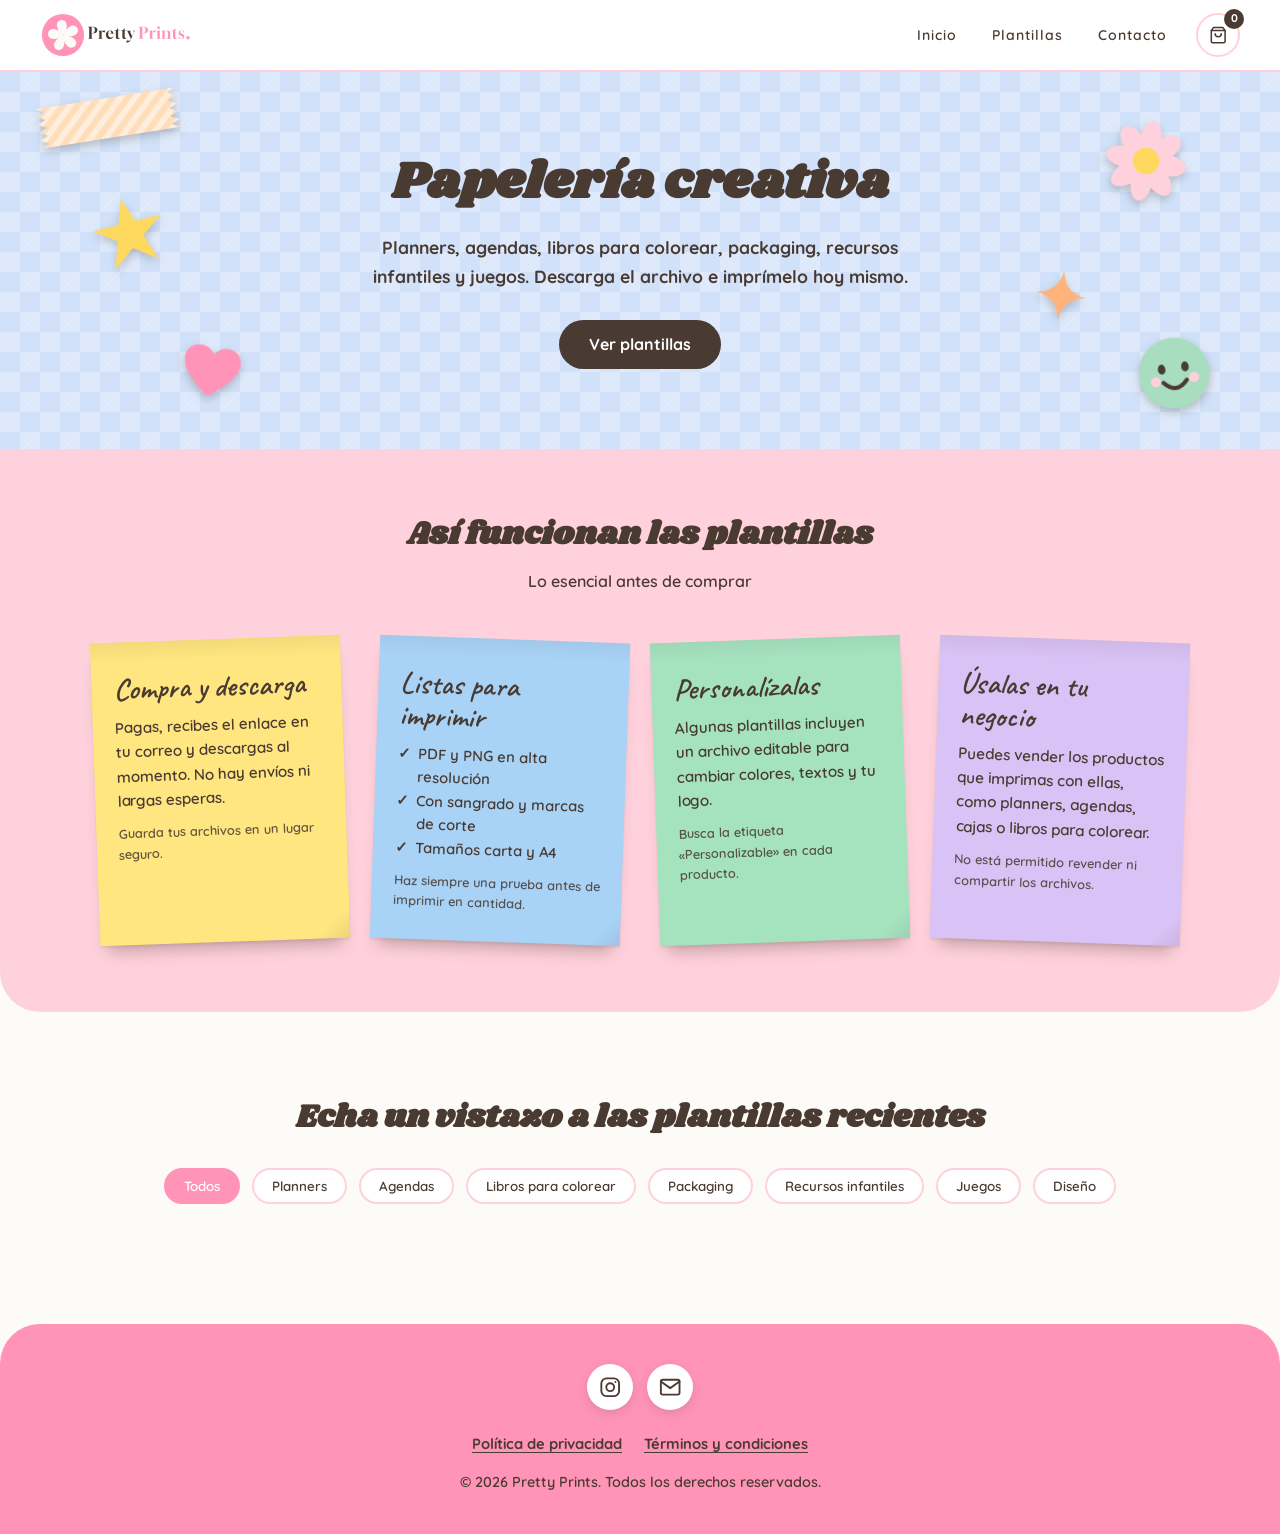
==== commit 304fbdb4: "Update footer social links with new URLs" ====
--- a/index.html
+++ b/index.html
@@ -5,11 +5,11 @@
     <meta name="viewport" content="width=device-width, initial-scale=1.0">
     <title>Pretty Prints | Plantillas digitales</title>
     <meta name="description" content="Plantillas digitales listas para descargar e imprimir: planners, agendas, libros para colorear, packaging, recursos infantiles y juegos.">
-    <link rel="canonical" href="https://prettyprintsdesigns.github.io/tienda/">
-    <meta property="og:title" content="Pretty Prints | Plantillas digitales>
+    <link rel="canonical" href="https://prettyprintsdesigns.github.io/PrettyPrints/">
+    <meta property="og:title" content="Pretty Prints | Plantillas digitales">
     <meta property="og:description" content="Planners, agendas, libros para colorear, packaging, recursos infantiles y juegos listos para descargar e imprimir.">
     <meta property="og:type" content="website">
-    <meta property="og:url" content="https://prettyprintsdesigns.github.io/tienda/">
+    <meta property="og:url" content="https://prettyprintsdesigns.github.io/PrettyPrints/">
     <link rel="icon" type="image/svg+xml" href="data:image/svg+xml,%3Csvg%20xmlns=%22http://www.w3.org/2000/svg%22%20viewBox=%220%200%20240%20240%22%3E%3Ccircle%20cx=%22120%22%20cy=%22120%22%20r=%22110%22%20fill=%22%23FF94B8%22/%3E%3Cpath%20d=%22M0%2C0%20C46%2C-44%2082%2C-58%20128%2C-58%20A58%2C58%200%200%201%20128%2C58%20C82%2C58%2046%2C44%200%2C0%20Z%22%20transform=%22translate%28123.0%20122.4%29%20rotate%28-100%29%20scale%280.44%29%22%20fill=%22%23FDFBF7%22/%3E%3Cpath%20d=%22M0%2C0%20C46%2C-44%2082%2C-58%20128%2C-58%20A58%2C58%200%200%201%20128%2C58%20C82%2C58%2046%2C44%200%2C0%20Z%22%20transform=%22translate%28123.0%20122.4%29%20rotate%28-28%29%20scale%280.44%29%22%20fill=%22%23FDFBF7%22/%3E%3Cpath%20d=%22M0%2C0%20C46%2C-44%2082%2C-58%20128%2C-58%20A58%2C58%200%200%201%20128%2C58%20C82%2C58%2046%2C44%200%2C0%20Z%22%20transform=%22translate%28123.0%20122.4%29%20rotate%2844%29%20scale%280.44%29%22%20fill=%22%23FDFBF7%22/%3E%3Cpath%20d=%22M0%2C0%20C46%2C-44%2082%2C-58%20128%2C-58%20A58%2C58%200%200%201%20128%2C58%20C82%2C58%2046%2C44%200%2C0%20Z%22%20transform=%22translate%28123.0%20122.4%29%20rotate%28116%29%20scale%280.44%29%22%20fill=%22%23FDFBF7%22/%3E%3Cpath%20d=%22M0%2C0%20C46%2C-44%2082%2C-58%20128%2C-58%20A58%2C58%200%200%201%20128%2C58%20C82%2C58%2046%2C44%200%2C0%20Z%22%20transform=%22translate%28123.0%20122.4%29%20rotate%28188%29%20scale%280.44%29%22%20fill=%22%23FDFBF7%22/%3E%3C/svg%3E">
 
     <!-- Google Fonts: Quicksand (texto), Shrikhand (títulos), Caveat (notas). Los iconos son SVG incluidos en esta página, sin dependencias externas. -->
@@ -22,8 +22,6 @@
     <!-- Iconos SVG -->
     <svg width="0" height="0" style="position:absolute" aria-hidden="true" focusable="false">
         <symbol id="i-instagram" viewBox="0 0 24 24"><rect x="2.5" y="2.5" width="19" height="19" rx="5.5"/><circle cx="12" cy="12" r="4.2"/><path d="M17.6 6.4h.01"/></symbol>
-        <symbol id="i-pinterest" viewBox="0 0 24 24"><circle cx="12" cy="12" r="9.5"/><path d="M10.6 18.2 12.3 10.6"/><path d="M9.3 13.4C8.2 10.4 10.2 7.6 12.9 7.7c2.5.1 3.5 2 3.1 3.9-.4 2-1.8 3.2-3.3 3-.8-.1-1.4-.6-1.6-1.2"/></symbol>
-        <symbol id="i-facebook" viewBox="0 0 24 24"><path d="M18 2h-3a5 5 0 0 0-5 5v3H7v4h3v8h4v-8h3l1-4h-4V7a1 1 0 0 1 1-1h3z"/></symbol>
         <symbol id="i-mail" viewBox="0 0 24 24"><path d="M4 4h16c1.1 0 2 .9 2 2v12c0 1.1-.9 2-2 2H4c-1.1 0-2-.9-2-2V6c0-1.1.9-2 2-2z"/><path d="m22 6-10 7L2 6"/></symbol>
         <symbol id="i-bag" viewBox="0 0 24 24"><path d="M6 2 3 6v14a2 2 0 0 0 2 2h14a2 2 0 0 0 2-2V6l-3-4z"/><path d="M3 6h18"/><path d="M16 10a4 4 0 0 1-8 0"/></symbol>
         <symbol id="i-chevron-left" viewBox="0 0 24 24"><path d="m15 18-6-6 6-6"/></symbol>
@@ -124,7 +122,7 @@
             <button class="filter-btn" type="button" data-filter="diseno" aria-pressed="false">Diseño</button>
         </div>
 
-        <!-- El contenedor donde se cargarán dinámicamente los productos desde productos.json -->
+        <!-- El contenedor donde se cargarán dinámicamente los productos desde Google Sheets -->
         <div class="project-grid" id="product-grid"></div>
         <p class="empty-msg" id="empty-msg" hidden>Pronto tendremos plantillas en esta categoría.</p>
     </section>
@@ -132,10 +130,8 @@
     <!-- Footer -->
     <footer id="contacto">
         <div class="socials">
-            <a href="#" aria-label="Instagram"><svg class="icon" aria-hidden="true"><use href="#i-instagram"/></svg></a>
-            <a href="#" aria-label="Pinterest"><svg class="icon" aria-hidden="true"><use href="#i-pinterest"/></svg></a>
-            <a href="#" aria-label="Facebook"><svg class="icon" aria-hidden="true"><use href="#i-facebook"/></svg></a>
-            <a href="#" aria-label="Correo"><svg class="icon" aria-hidden="true"><use href="#i-mail"/></svg></a>
+            <a href="https://www.instagram.com/TU_USUARIO/" target="_blank" rel="noopener noreferrer" aria-label="Instagram (se abre en una pestaña nueva)"><svg class="icon" aria-hidden="true"><use href="#i-instagram"/></svg></a>
+            <a href="mailto:shop.pretty.prints.designs@gmail.com" aria-label="Escríbenos por correo"><svg class="icon" aria-hidden="true"><use href="#i-mail"/></svg></a>
         </div>
         <nav class="legal-links" aria-label="Información legal">
             <a class="legal-link" href="privacidad.html">Política de privacidad</a>
@@ -260,4 +256,4 @@
     <script src="script.js"></script>
 
 </body>
-</html>+</html>
--- a/style.css
+++ b/style.css
@@ -1316,4 +1316,73 @@
     font-weight: 700;
     text-decoration: underline;
     text-underline-offset: 3px;
-}+}
+
+/* =====================================================================
+   Tarjetas de producto uniformes · imágenes cuadradas (1080x1080)
+   Este bloque va al final para sobrescribir las reglas anteriores.
+   ===================================================================== */
+
+/* Columnas de ancho fijo y centradas: una tarjeta sola ya no se estira */
+.project-grid {
+    grid-template-columns: repeat(auto-fill, minmax(260px, 300px));
+    justify-content: center;
+    align-items: stretch;
+}
+
+.project-grid .empty-msg {
+    grid-column: 1 / -1;
+    text-align: center;
+}
+
+.project-item {
+    min-width: 0;
+    justify-content: flex-start;
+}
+
+/* Marco cuadrado: todas las imágenes miden igual en todas las tarjetas */
+.project-item .slider {
+    width: 100%;
+    aspect-ratio: 1 / 1;
+    overflow: hidden;
+    background: var(--blue-soft);   /* color mientras carga la imagen */
+}
+
+.project-item .slides {
+    width: 100%;
+    height: 100%;
+    overflow-y: hidden;
+}
+
+.project-item .slides img {
+    height: 100%;
+    aspect-ratio: 1 / 1;
+    object-fit: cover;              /* recorta al centro si no es cuadrada */
+    display: block;
+}
+
+/* Un solo archivo: sin flechas ni puntos */
+.slider.is-single .slider-btn,
+.slider.is-single .dots {
+    display: none;
+}
+
+/* Altura homogénea del texto; el botón siempre queda abajo */
+.project-item .product-info {
+    display: flex;
+    flex-direction: column;
+    flex: 1;
+}
+
+.project-item .product-title {
+    display: -webkit-box;
+    -webkit-line-clamp: 2;
+    -webkit-box-orient: vertical;
+    overflow: hidden;
+    min-height: 2.6em;
+    line-height: 1.3;
+}
+
+.project-item .buy-btn {
+    margin-top: auto;
+}
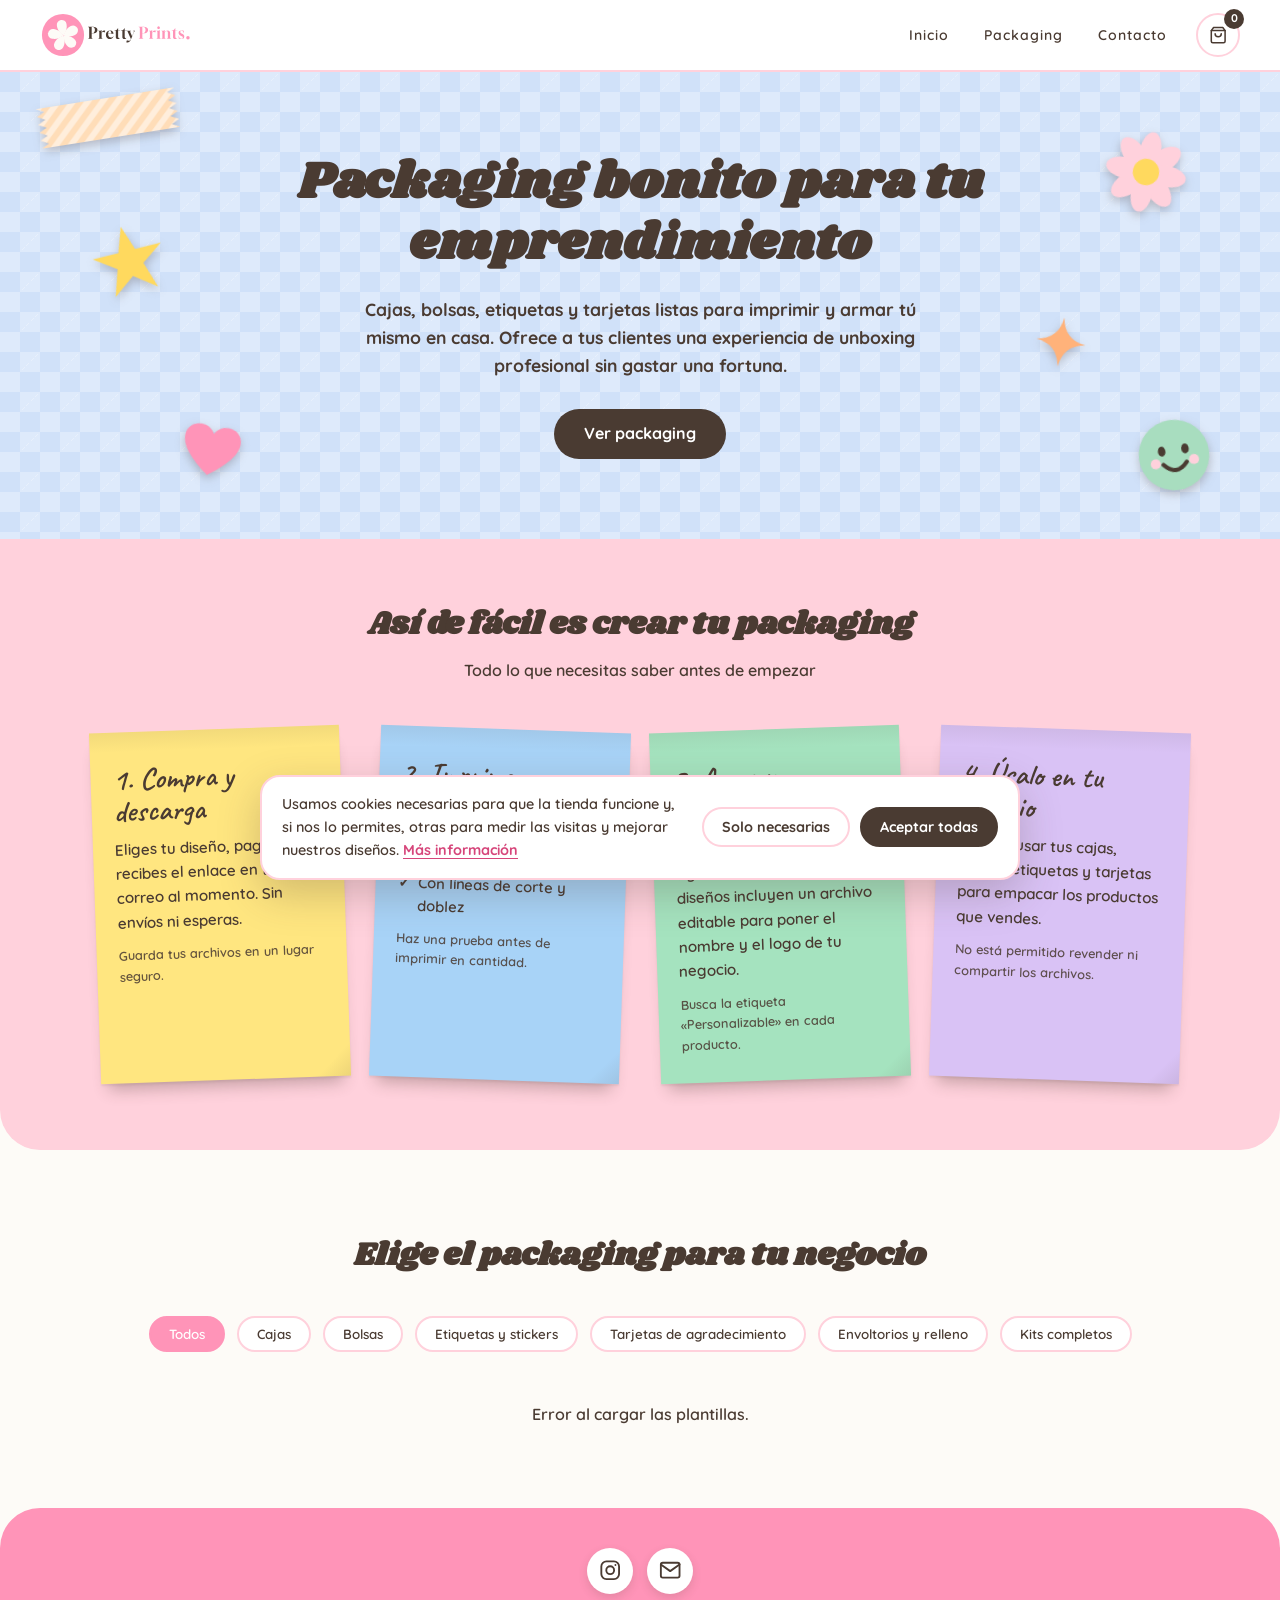
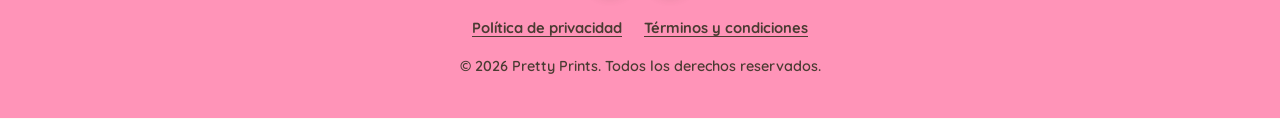
==== commit 769d8f64: "Update HTML content for packaging theme" ====
--- a/index.html
+++ b/index.html
@@ -3,11 +3,11 @@
 <head>
     <meta charset="UTF-8">
     <meta name="viewport" content="width=device-width, initial-scale=1.0">
-    <title>Pretty Prints | Plantillas digitales</title>
-    <meta name="description" content="Plantillas digitales listas para descargar e imprimir: planners, agendas, libros para colorear, packaging, recursos infantiles y juegos.">
+    <title>Pretty Prints | Packaging imprimible para emprendedores</title>
+    <meta name="description" content="Packaging imprimible para pequeños negocios y emprendimientos: cajas, bolsas, etiquetas y tarjetas listas para descargar, imprimir y armar en casa sin gastar una fortuna.">
     <link rel="canonical" href="https://prettyprintsdesigns.github.io/PrettyPrints/">
-    <meta property="og:title" content="Pretty Prints | Plantillas digitales">
-    <meta property="og:description" content="Planners, agendas, libros para colorear, packaging, recursos infantiles y juegos listos para descargar e imprimir.">
+    <meta property="og:title" content="Pretty Prints | Packaging imprimible para emprendedores">
+    <meta property="og:description" content="Dale a tus clientes una experiencia de packaging profesional: descarga, imprime y arma tus cajas, bolsas, etiquetas y tarjetas desde casa.">
     <meta property="og:type" content="website">
     <meta property="og:url" content="https://prettyprintsdesigns.github.io/PrettyPrints/">
     <link rel="icon" type="image/svg+xml" href="data:image/svg+xml,%3Csvg%20xmlns=%22http://www.w3.org/2000/svg%22%20viewBox=%220%200%20240%20240%22%3E%3Ccircle%20cx=%22120%22%20cy=%22120%22%20r=%22110%22%20fill=%22%23FF94B8%22/%3E%3Cpath%20d=%22M0%2C0%20C46%2C-44%2082%2C-58%20128%2C-58%20A58%2C58%200%200%201%20128%2C58%20C82%2C58%2046%2C44%200%2C0%20Z%22%20transform=%22translate%28123.0%20122.4%29%20rotate%28-100%29%20scale%280.44%29%22%20fill=%22%23FDFBF7%22/%3E%3Cpath%20d=%22M0%2C0%20C46%2C-44%2082%2C-58%20128%2C-58%20A58%2C58%200%200%201%20128%2C58%20C82%2C58%2046%2C44%200%2C0%20Z%22%20transform=%22translate%28123.0%20122.4%29%20rotate%28-28%29%20scale%280.44%29%22%20fill=%22%23FDFBF7%22/%3E%3Cpath%20d=%22M0%2C0%20C46%2C-44%2082%2C-58%20128%2C-58%20A58%2C58%200%200%201%20128%2C58%20C82%2C58%2046%2C44%200%2C0%20Z%22%20transform=%22translate%28123.0%20122.4%29%20rotate%2844%29%20scale%280.44%29%22%20fill=%22%23FDFBF7%22/%3E%3Cpath%20d=%22M0%2C0%20C46%2C-44%2082%2C-58%20128%2C-58%20A58%2C58%200%200%201%20128%2C58%20C82%2C58%2046%2C44%200%2C0%20Z%22%20transform=%22translate%28123.0%20122.4%29%20rotate%28116%29%20scale%280.44%29%22%20fill=%22%23FDFBF7%22/%3E%3Cpath%20d=%22M0%2C0%20C46%2C-44%2082%2C-58%20128%2C-58%20A58%2C58%200%200%201%20128%2C58%20C82%2C58%2046%2C44%200%2C0%20Z%22%20transform=%22translate%28123.0%20122.4%29%20rotate%28188%29%20scale%280.44%29%22%20fill=%22%23FDFBF7%22/%3E%3C/svg%3E">
@@ -50,7 +50,7 @@
         <div class="header-right">
             <nav aria-label="Principal">
                 <a href="#inicio">Inicio</a>
-                <a href="#plantillas">Plantillas</a>
+                <a href="#plantillas">Packaging</a>
                 <a href="#contacto">Contacto</a>
             </nav>
             <div class="header-actions">
@@ -70,38 +70,39 @@
             <span class="sticker s-sparkle"><svg viewBox="0 0 100 100" focusable="false"><path class="sk" d="M50 4C54 32 68 46 96 50 68 54 54 68 50 96 46 68 32 54 4 50 32 46 46 32 50 4Z" fill="#FFB27A"/></svg></span>
             <span class="sticker s-smile"><svg viewBox="0 0 100 100" focusable="false"><circle class="sk" cx="50" cy="50" r="42" fill="#A8DDBF"/><ellipse cx="36" cy="44" rx="4.5" ry="6" fill="#4A3B32"/><ellipse cx="64" cy="44" rx="4.5" ry="6" fill="#4A3B32"/><circle cx="27" cy="58" r="6" fill="#FFD1DC"/><circle cx="73" cy="58" r="6" fill="#FFD1DC"/><path d="M36 60Q50 76 64 60" fill="none" stroke="#4A3B32" stroke-width="5" stroke-linecap="round"/></svg></span>
         </div>
-        <h1>Papelería creativa</h1>
-        <p>Planners, agendas, libros para colorear, packaging, recursos infantiles y juegos. Descarga el archivo e imprímelo hoy mismo.</p>
-        <a class="hero-cta" href="#plantillas">Ver plantillas</a>
+        <h1>Packaging bonito para tu emprendimiento</h1>
+        <p>Cajas, bolsas, etiquetas y tarjetas listas para imprimir y armar tú mismo en casa. Ofrece a tus clientes una experiencia de unboxing profesional sin gastar una fortuna.</p>
+        <a class="hero-cta" href="#plantillas">Ver packaging</a>
     </section>
 
     <!-- Notas adhesivas informativas -->
     <section class="showcase">
-        <h2>Así funcionan las plantillas</h2>
-        <p class="showcase-lead">Lo esencial antes de comprar</p>
+        <h2>Así de fácil es crear tu packaging</h2>
+        <p class="showcase-lead">Todo lo que necesitas saber antes de empezar</p>
+        <p class="notes-hint" aria-hidden="true">Desliza para ver más →</p>
         <div class="notes-container">
             <article class="note note--yellow">
-                <h3>Compra y descarga</h3>
-                <p>Pagas, recibes el enlace en tu correo y descargas al momento. No hay envíos ni largas esperas.</p>
+                <h3>1. Compra y descarga</h3>
+                <p>Eliges tu diseño, pagas y recibes el enlace en tu correo al momento. Sin envíos ni esperas.</p>
                 <small>Guarda tus archivos en un lugar seguro.</small>
             </article>
             <article class="note note--blue">
-                <h3>Listas para imprimir</h3>
+                <h3>2. Imprime en casa</h3>
                 <ul>
-                    <li>PDF y PNG en alta resolución</li>
-                    <li>Con sangrado y marcas de corte</li>
-                    <li>Tamaños carta y A4</li>
+                    <li>Con tu impresora de casa</li>
+                    <li>Papel o cartulina que ya conoces</li>
+                    <li>Con líneas de corte y doblez</li>
                 </ul>
-                <small>Haz siempre una prueba antes de imprimir en cantidad.</small>
+                <small>Haz una prueba antes de imprimir en cantidad.</small>
             </article>
             <article class="note note--mint">
-                <h3>Personalízalas</h3>
-                <p>Algunas plantillas incluyen un archivo editable para cambiar colores, textos y tu logo.</p>
+                <h3>3. Arma y personaliza</h3>
+                <p>Corta, dobla y pega siguiendo las guías. Muchos diseños incluyen un archivo editable para poner el nombre y el logo de tu negocio.</p>
                 <small>Busca la etiqueta «Personalizable» en cada producto.</small>
             </article>
             <article class="note note--lilac">
-                <h3>Úsalas en tu negocio</h3>
-                <p>Puedes vender los productos que imprimas con ellas, como planners, agendas, cajas o libros para colorear.</p>
+                <h3>4. Úsalo en tu negocio</h3>
+                <p>Puedes usar tus cajas, bolsas, etiquetas y tarjetas para empacar los productos que vendes.</p>
                 <small>No está permitido revender ni compartir los archivos.</small>
             </article>
         </div>
@@ -109,22 +110,21 @@
 
     <!-- Plantillas y filtros -->
     <section class="projects" id="plantillas">
-        <h2>Echa un vistazo a las plantillas recientes</h2>
-
-        <div class="filter-container" role="group" aria-label="Filtrar plantillas por categoría">
+        <h2>Elige el packaging para tu negocio</h2>
+
+        <div class="filter-container" role="group" aria-label="Filtrar packaging por categoría">
             <button class="filter-btn active" type="button" data-filter="todos" aria-pressed="true">Todos</button>
-            <button class="filter-btn" type="button" data-filter="planners" aria-pressed="false">Planners</button>
-            <button class="filter-btn" type="button" data-filter="agendas" aria-pressed="false">Agendas</button>
-            <button class="filter-btn" type="button" data-filter="libros" aria-pressed="false">Libros para colorear</button>
-            <button class="filter-btn" type="button" data-filter="cajas" aria-pressed="false">Packaging</button>
-            <button class="filter-btn" type="button" data-filter="infantil" aria-pressed="false">Recursos infantiles</button>
-            <button class="filter-btn" type="button" data-filter="juegos" aria-pressed="false">Juegos</button>
-            <button class="filter-btn" type="button" data-filter="diseno" aria-pressed="false">Diseño</button>
+            <button class="filter-btn" type="button" data-filter="cajas" aria-pressed="false">Cajas</button>
+            <button class="filter-btn" type="button" data-filter="bolsas" aria-pressed="false">Bolsas</button>
+            <button class="filter-btn" type="button" data-filter="etiquetas" aria-pressed="false">Etiquetas y stickers</button>
+            <button class="filter-btn" type="button" data-filter="tarjetas" aria-pressed="false">Tarjetas de agradecimiento</button>
+            <button class="filter-btn" type="button" data-filter="envoltorios" aria-pressed="false">Envoltorios y relleno</button>
+            <button class="filter-btn" type="button" data-filter="kits" aria-pressed="false">Kits completos</button>
         </div>
 
         <!-- El contenedor donde se cargarán dinámicamente los productos desde Google Sheets -->
         <div class="project-grid" id="product-grid"></div>
-        <p class="empty-msg" id="empty-msg" hidden>Pronto tendremos plantillas en esta categoría.</p>
+        <p class="empty-msg" id="empty-msg" hidden>Pronto tendremos nuevos diseños de packaging en esta categoría.</p>
     </section>
 
     <!-- Footer -->
@@ -142,7 +142,7 @@
 
     <!-- Aviso de cookies -->
     <div class="cookie-banner" id="cookie-banner" role="region" aria-label="Aviso de cookies" hidden>
-        <p>Usamos cookies necesarias para que la tienda funcione y, si nos lo permites, otras para medir las visitas y mejorar nuestras plantillas. <button class="legal-link" type="button" data-open="legal-cookies">Más información</button></p>
+        <p>Usamos cookies necesarias para que la tienda funcione y, si nos lo permites, otras para medir las visitas y mejorar nuestros diseños. <button class="legal-link" type="button" data-open="legal-cookies">Más información</button></p>
         <div class="cookie-actions">
             <button class="btn-ghost" type="button" id="cookie-necessary">Solo necesarias</button>
             <button class="btn-solid" type="button" id="cookie-all">Aceptar todas</button>
@@ -165,7 +165,7 @@
             <ul>
                 <li><strong>Necesarias (siempre activas):</strong> permiten que la tienda funcione, por ejemplo recordar tu bolsa de compras y tu elección sobre cookies.</li>
                 <li><strong>De preferencias:</strong> recuerdan ajustes como el idioma o la moneda.</li>
-                <li><strong>Analíticas:</strong> nos dicen qué plantillas se visitan más y cómo se usa la web. Solo se activan si las aceptas.</li>
+                <li><strong>Analíticas:</strong> nos dicen qué diseños de packaging se visitan más y cómo se usa la web. Solo se activan si las aceptas.</li>
                 <li><strong>De marketing:</strong> píxeles de redes sociales como Pinterest o Instagram, para medir campañas. Solo se activan si las aceptas.</li>
             </ul>
 
--- a/style.css
+++ b/style.css
@@ -282,14 +282,34 @@
 }
 
 .filter-container {
-    display: flex;
-    justify-content: center;
+    /* Una sola línea, deslizable y fija bajo el encabezado */
+    position: sticky;
+    top: var(--header-h, 70px);
+    z-index: 900;
+    display: flex;
+    flex-wrap: nowrap;
     gap: 12px;
-    flex-wrap: wrap;
-    margin: 25px 0 40px 0;
-}
+    margin: 25px -20px 30px;
+    padding: 10px 20px;
+    background-color: var(--bg-cream);
+    overflow-x: auto;
+    overflow-y: hidden;
+    scrollbar-width: none;
+    -webkit-overflow-scrolling: touch;
+    overscroll-behavior-x: contain;
+}
+
+.filter-container::-webkit-scrollbar {
+    display: none;
+}
+
+/* Centrados si caben; si no caben, empiezan al borde y se deslizan */
+.filter-container .filter-btn:first-child { margin-left: auto; }
+.filter-container .filter-btn:last-child { margin-right: auto; }
 
 .filter-btn {
+    flex: 0 0 auto;
+    white-space: nowrap;
     background-color: var(--white);
     border: 2px solid var(--pink-light);
     padding: 8px 18px;
@@ -1386,3 +1406,60 @@
 .project-item .buy-btn {
     margin-top: auto;
 }
+
+/* =====================================================================
+   Notas adhesivas: en móvil van en una sola fila deslizable
+   ===================================================================== */
+.notes-hint {
+    display: none;
+}
+
+@media (max-width: 768px) {
+    .showcase {
+        padding-left: 0;
+        padding-right: 0;
+    }
+
+    .showcase h2,
+    .showcase-lead {
+        padding: 0 20px;
+    }
+
+    .notes-hint {
+        display: block;
+        margin-top: 10px;
+        font-family: 'Caveat', cursive;
+        font-size: 1.3rem;
+        font-weight: 600;
+        opacity: 0.8;
+    }
+
+    .notes-container {
+        display: flex;
+        flex-wrap: nowrap;
+        justify-content: flex-start;
+        gap: 18px;
+        max-width: none;
+        margin: 20px 0 0;
+        /* espacio arriba/abajo para que no se corten las sombras ni la inclinación */
+        padding: 22px 20px 34px;
+        overflow-x: auto;
+        overflow-y: hidden;
+        scroll-snap-type: x mandatory;
+        scroll-padding-inline: 20px;
+        -webkit-overflow-scrolling: touch;
+        overscroll-behavior-x: contain;
+        scrollbar-width: none;
+    }
+
+    .notes-container::-webkit-scrollbar {
+        display: none;
+    }
+
+    .note {
+        flex: 0 0 78%;
+        max-width: 290px;
+        width: auto;
+        scroll-snap-align: center;
+    }
+}
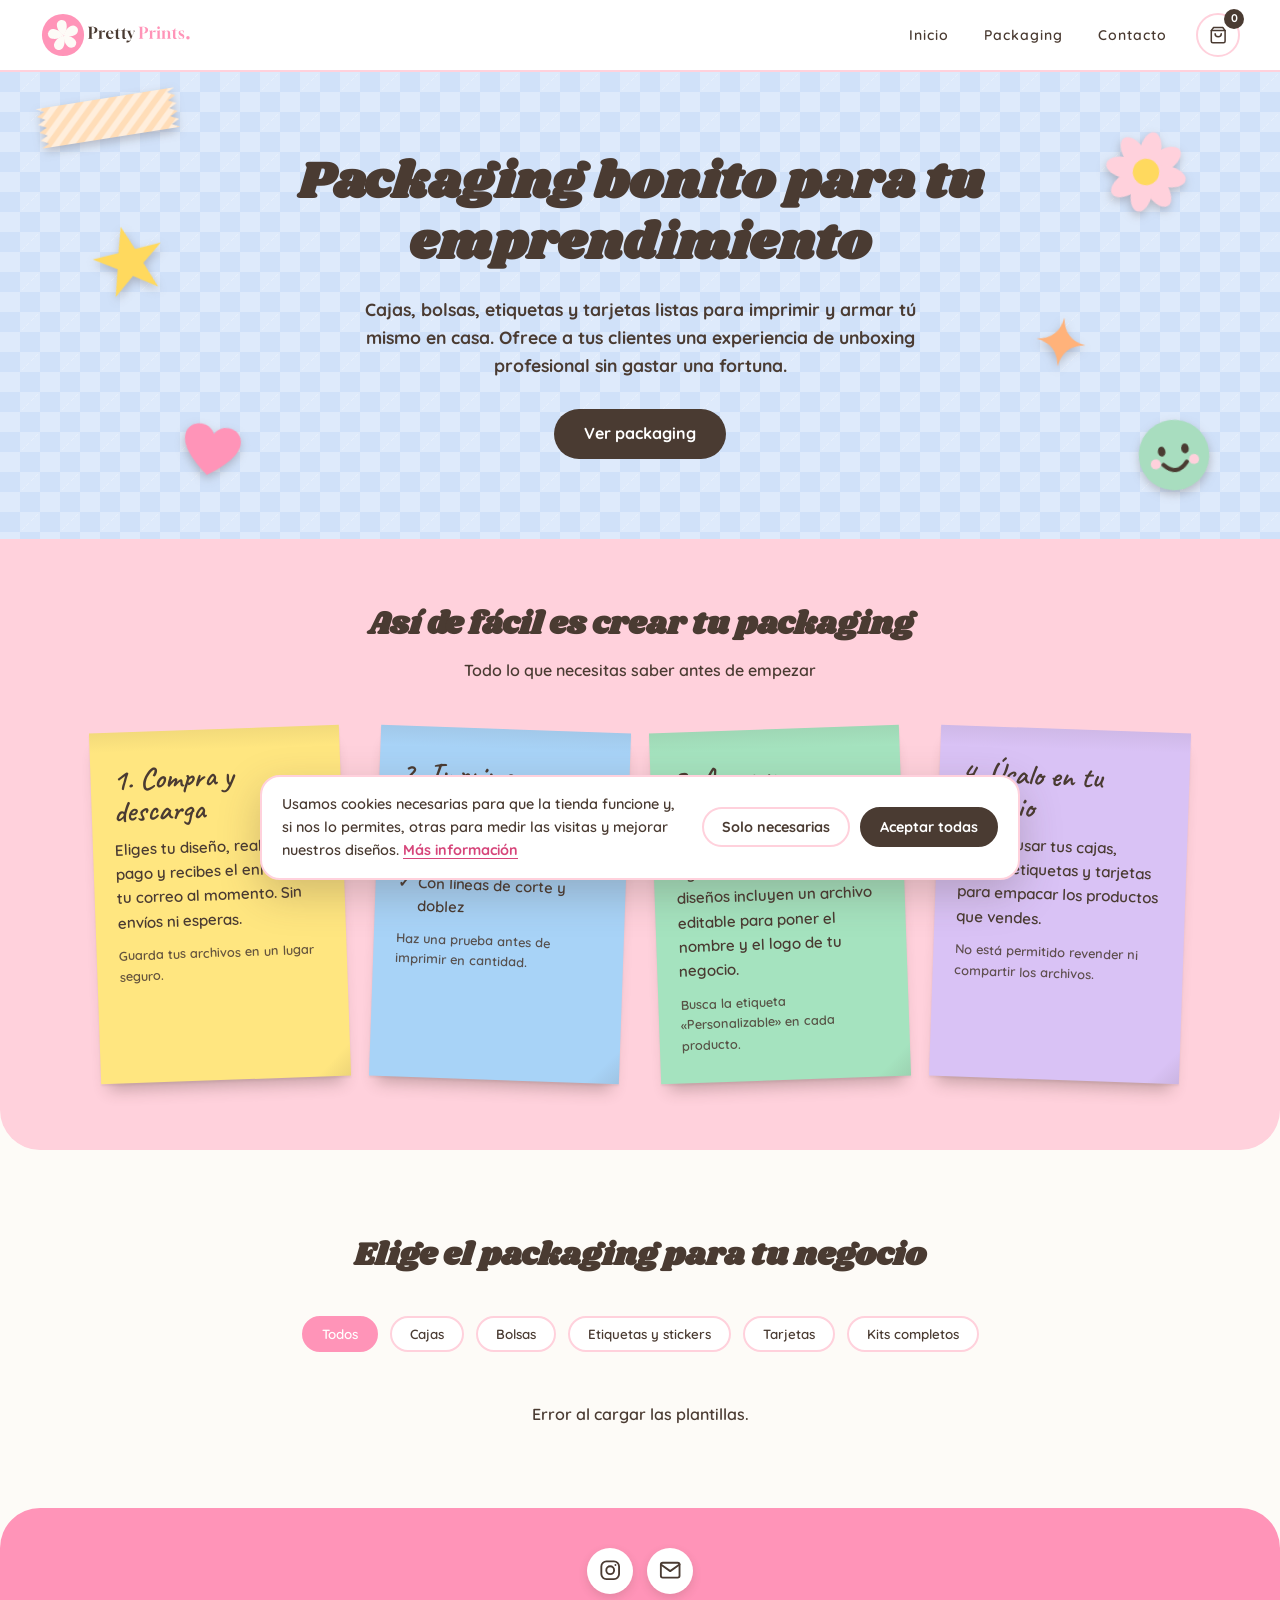
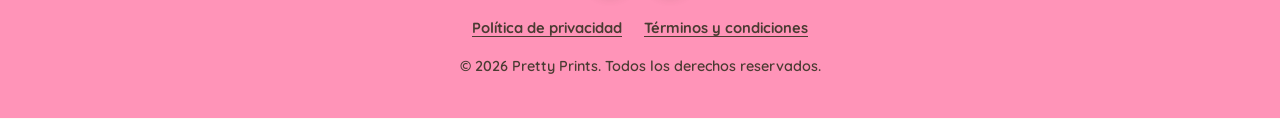
==== commit 4132e9f1: "Update text and links in index.html" ====
--- a/index.html
+++ b/index.html
@@ -83,7 +83,7 @@
         <div class="notes-container">
             <article class="note note--yellow">
                 <h3>1. Compra y descarga</h3>
-                <p>Eliges tu diseño, pagas y recibes el enlace en tu correo al momento. Sin envíos ni esperas.</p>
+                <p>Eliges tu diseño, realizas el pago y recibes el enlace en tu correo al momento. Sin envíos ni esperas.</p>
                 <small>Guarda tus archivos en un lugar seguro.</small>
             </article>
             <article class="note note--blue">
@@ -117,20 +117,19 @@
             <button class="filter-btn" type="button" data-filter="cajas" aria-pressed="false">Cajas</button>
             <button class="filter-btn" type="button" data-filter="bolsas" aria-pressed="false">Bolsas</button>
             <button class="filter-btn" type="button" data-filter="etiquetas" aria-pressed="false">Etiquetas y stickers</button>
-            <button class="filter-btn" type="button" data-filter="tarjetas" aria-pressed="false">Tarjetas de agradecimiento</button>
-            <button class="filter-btn" type="button" data-filter="envoltorios" aria-pressed="false">Envoltorios y relleno</button>
+            <button class="filter-btn" type="button" data-filter="tarjetas" aria-pressed="false">Tarjetas</button>
             <button class="filter-btn" type="button" data-filter="kits" aria-pressed="false">Kits completos</button>
         </div>
 
         <!-- El contenedor donde se cargarán dinámicamente los productos desde Google Sheets -->
         <div class="project-grid" id="product-grid"></div>
-        <p class="empty-msg" id="empty-msg" hidden>Pronto tendremos nuevos diseños de packaging en esta categoría.</p>
+        <p class="empty-msg" id="empty-msg" hidden>Pronto tendremos nuevos diseños en esta categoría.</p>
     </section>
 
     <!-- Footer -->
     <footer id="contacto">
         <div class="socials">
-            <a href="https://www.instagram.com/TU_USUARIO/" target="_blank" rel="noopener noreferrer" aria-label="Instagram (se abre en una pestaña nueva)"><svg class="icon" aria-hidden="true"><use href="#i-instagram"/></svg></a>
+            <a href="https://www.instagram.com/prettyprints_designs/" target="_blank" rel="noopener noreferrer" aria-label="Instagram (se abre en una pestaña nueva)"><svg class="icon" aria-hidden="true"><use href="#i-instagram"/></svg></a>
             <a href="mailto:shop.pretty.prints.designs@gmail.com" aria-label="Escríbenos por correo"><svg class="icon" aria-hidden="true"><use href="#i-mail"/></svg></a>
         </div>
         <nav class="legal-links" aria-label="Información legal">
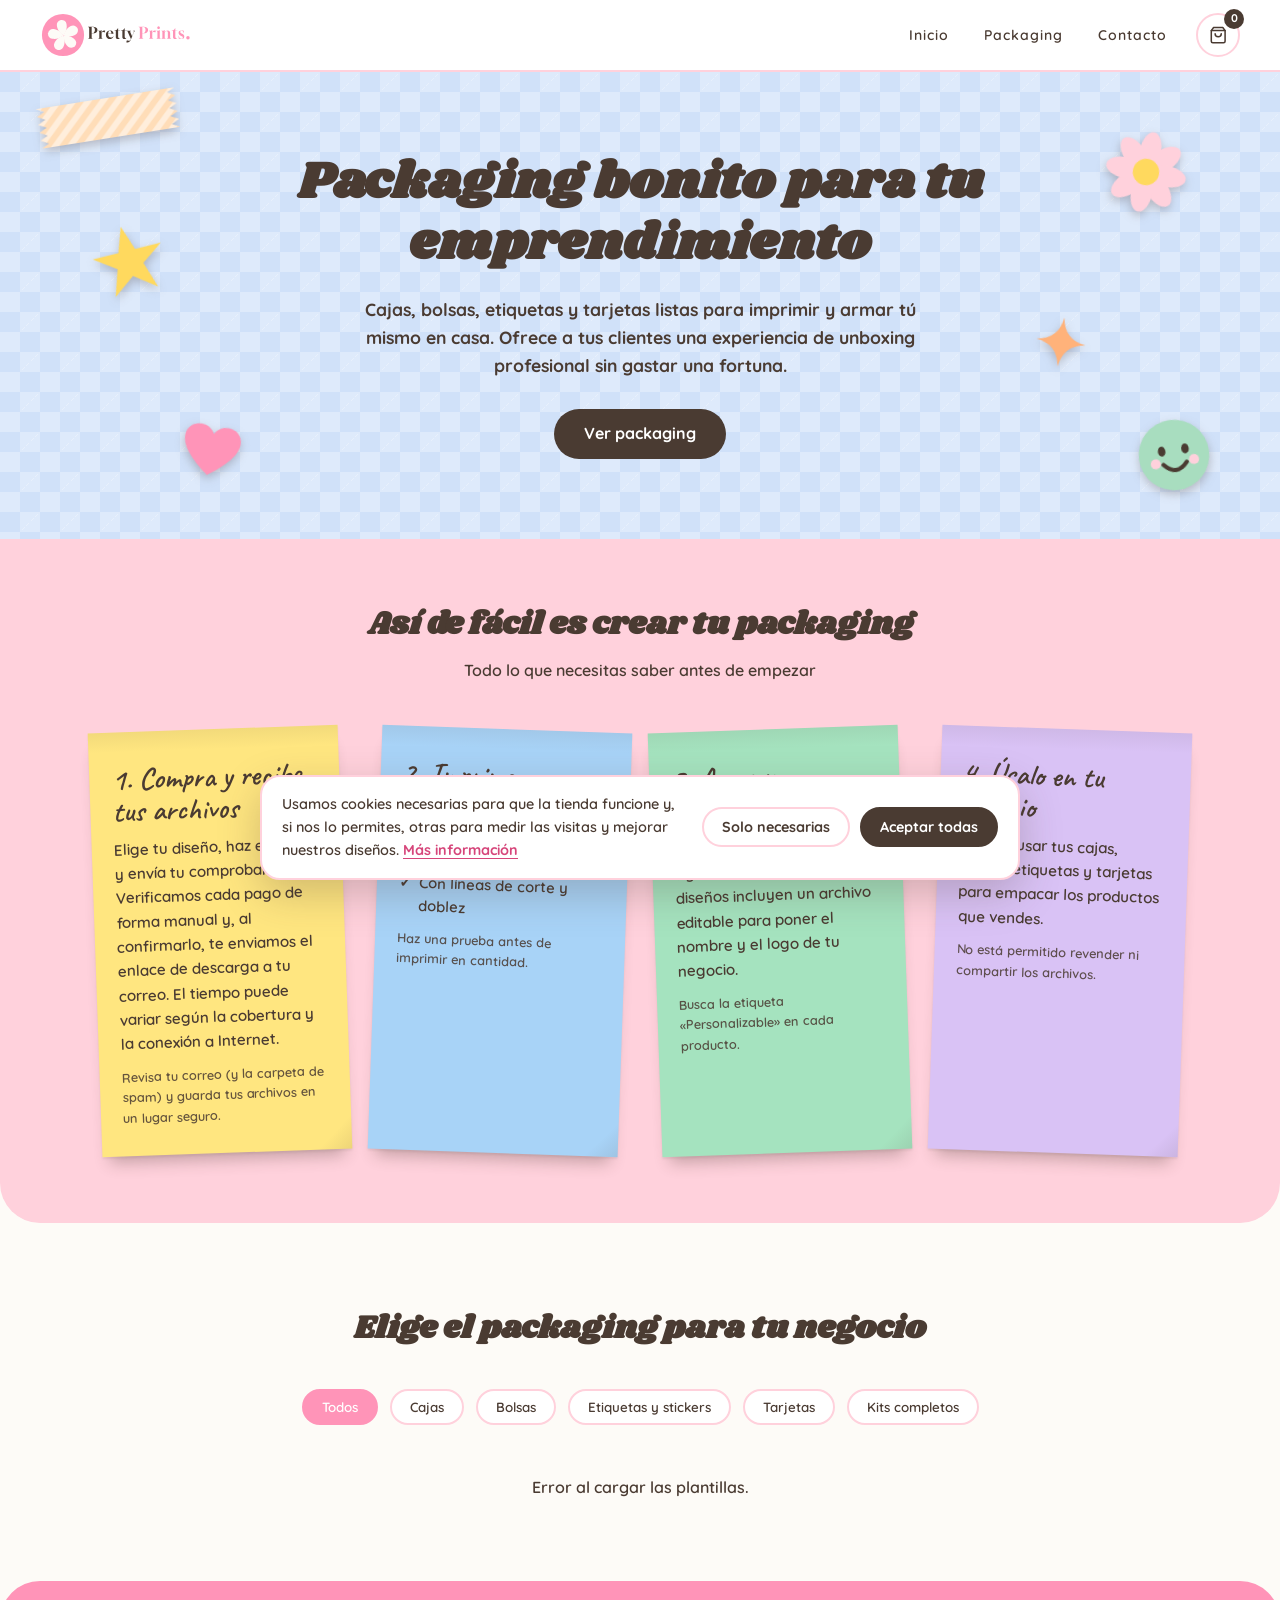
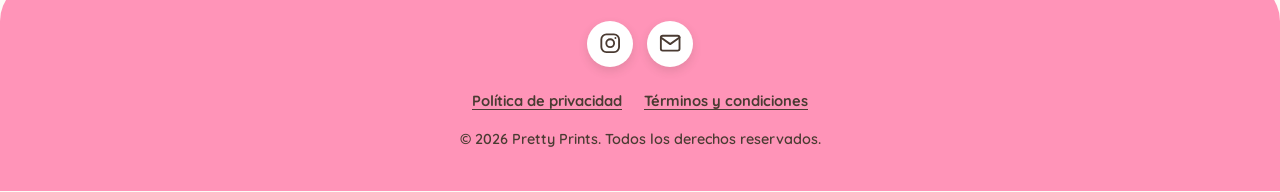
==== commit c32283f5: "Update index.html" ====
--- a/index.html
+++ b/index.html
@@ -12,6 +12,14 @@
     <meta property="og:url" content="https://prettyprintsdesigns.github.io/PrettyPrints/">
     <link rel="icon" type="image/svg+xml" href="data:image/svg+xml,%3Csvg%20xmlns=%22http://www.w3.org/2000/svg%22%20viewBox=%220%200%20240%20240%22%3E%3Ccircle%20cx=%22120%22%20cy=%22120%22%20r=%22110%22%20fill=%22%23FF94B8%22/%3E%3Cpath%20d=%22M0%2C0%20C46%2C-44%2082%2C-58%20128%2C-58%20A58%2C58%200%200%201%20128%2C58%20C82%2C58%2046%2C44%200%2C0%20Z%22%20transform=%22translate%28123.0%20122.4%29%20rotate%28-100%29%20scale%280.44%29%22%20fill=%22%23FDFBF7%22/%3E%3Cpath%20d=%22M0%2C0%20C46%2C-44%2082%2C-58%20128%2C-58%20A58%2C58%200%200%201%20128%2C58%20C82%2C58%2046%2C44%200%2C0%20Z%22%20transform=%22translate%28123.0%20122.4%29%20rotate%28-28%29%20scale%280.44%29%22%20fill=%22%23FDFBF7%22/%3E%3Cpath%20d=%22M0%2C0%20C46%2C-44%2082%2C-58%20128%2C-58%20A58%2C58%200%200%201%20128%2C58%20C82%2C58%2046%2C44%200%2C0%20Z%22%20transform=%22translate%28123.0%20122.4%29%20rotate%2844%29%20scale%280.44%29%22%20fill=%22%23FDFBF7%22/%3E%3Cpath%20d=%22M0%2C0%20C46%2C-44%2082%2C-58%20128%2C-58%20A58%2C58%200%200%201%20128%2C58%20C82%2C58%2046%2C44%200%2C0%20Z%22%20transform=%22translate%28123.0%20122.4%29%20rotate%28116%29%20scale%280.44%29%22%20fill=%22%23FDFBF7%22/%3E%3Cpath%20d=%22M0%2C0%20C46%2C-44%2082%2C-58%20128%2C-58%20A58%2C58%200%200%201%20128%2C58%20C82%2C58%2046%2C44%200%2C0%20Z%22%20transform=%22translate%28123.0%20122.4%29%20rotate%28188%29%20scale%280.44%29%22%20fill=%22%23FDFBF7%22/%3E%3C/svg%3E">
 
+    <!-- Conexiones tempranas: acelera fuentes y catálogo -->
+    <link rel="preconnect" href="https://fonts.googleapis.com">
+    <link rel="preconnect" href="https://fonts.gstatic.com" crossorigin>
+    <link rel="preconnect" href="https://script.google.com">
+    <link rel="preconnect" href="https://script.googleusercontent.com">
+    <link rel="dns-prefetch" href="https://lh3.googleusercontent.com">
+    <link rel="dns-prefetch" href="https://drive.google.com">
+
     <!-- Google Fonts: Quicksand (texto), Shrikhand (títulos), Caveat (notas). Los iconos son SVG incluidos en esta página, sin dependencias externas. -->
     <link href="https://fonts.googleapis.com/css2?family=Caveat:wght@600&family=Quicksand:wght@400;600;700&family=Shrikhand&display=swap" rel="stylesheet">
 
@@ -23,6 +31,7 @@
     <svg width="0" height="0" style="position:absolute" aria-hidden="true" focusable="false">
         <symbol id="i-instagram" viewBox="0 0 24 24"><rect x="2.5" y="2.5" width="19" height="19" rx="5.5"/><circle cx="12" cy="12" r="4.2"/><path d="M17.6 6.4h.01"/></symbol>
         <symbol id="i-mail" viewBox="0 0 24 24"><path d="M4 4h16c1.1 0 2 .9 2 2v12c0 1.1-.9 2-2 2H4c-1.1 0-2-.9-2-2V6c0-1.1.9-2 2-2z"/><path d="m22 6-10 7L2 6"/></symbol>
+        <symbol id="i-check" viewBox="0 0 24 24"><path d="M20 6 9 17l-5-5"/></symbol>
         <symbol id="i-bag" viewBox="0 0 24 24"><path d="M6 2 3 6v14a2 2 0 0 0 2 2h14a2 2 0 0 0 2-2V6l-3-4z"/><path d="M3 6h18"/><path d="M16 10a4 4 0 0 1-8 0"/></symbol>
         <symbol id="i-chevron-left" viewBox="0 0 24 24"><path d="m15 18-6-6 6-6"/></symbol>
         <symbol id="i-chevron-right" viewBox="0 0 24 24"><path d="m9 18 6-6-6-6"/></symbol>
@@ -82,9 +91,9 @@
         <p class="notes-hint" aria-hidden="true">Desliza para ver más →</p>
         <div class="notes-container">
             <article class="note note--yellow">
-                <h3>1. Compra y descarga</h3>
-                <p>Eliges tu diseño, realizas el pago y recibes el enlace en tu correo al momento. Sin envíos ni esperas.</p>
-                <small>Guarda tus archivos en un lugar seguro.</small>
+                <h3>1. Compra y recibe tus archivos</h3>
+                <p>Elige tu diseño, haz el pago y envía tu comprobante. Verificamos cada pago de forma manual y, al confirmarlo, te enviamos el enlace de descarga a tu correo. El tiempo puede variar según la cobertura y la conexión a Internet.</p>
+                <small>Revisa tu correo (y la carpeta de spam) y guarda tus archivos en un lugar seguro.</small>
             </article>
             <article class="note note--blue">
                 <h3>2. Imprime en casa</h3>
@@ -187,6 +196,7 @@
         <div class="cart-body">
             <!-- Paso 1 y 2: bolsa + datos del cliente -->
             <section class="cart-view" id="view-cart">
+                <div class="cart-notice" id="cart-notice" role="status" aria-live="polite" hidden></div>
                 <div id="cart-items"></div>
 
                 <div class="cart-box" id="checkout-box" hidden>
@@ -244,7 +254,7 @@
 
         <div class="cart-foot">
             <div class="cart-total"><span>Total a pagar</span><strong id="cart-total">$0.00 CUP</strong></div>
-            <button class="btn-solid cart-cta" type="submit" form="order-form" id="btn-continue" hidden>Continuar para pagar</button>
+            <button class="btn-solid cart-cta" type="submit" form="order-form" id="btn-continue" hidden>Ver datos de pago</button>
             <button class="btn-solid cart-cta" type="submit" form="pay-form" id="btn-confirm" hidden>Confirmar y enviar reporte</button>
             <a class="btn-solid cart-cta" id="btn-mail" href="#" hidden>Enviar comprobante por correo</a>
         </div>
@@ -252,7 +262,7 @@
     <span class="sr-only" id="cart-live" role="status" aria-live="polite"></span>
 
     <!-- ================= Scripts principales ================= -->
-    <script src="script.js"></script>
+    <script src="script.js" defer></script>
 
 </body>
 </html>
